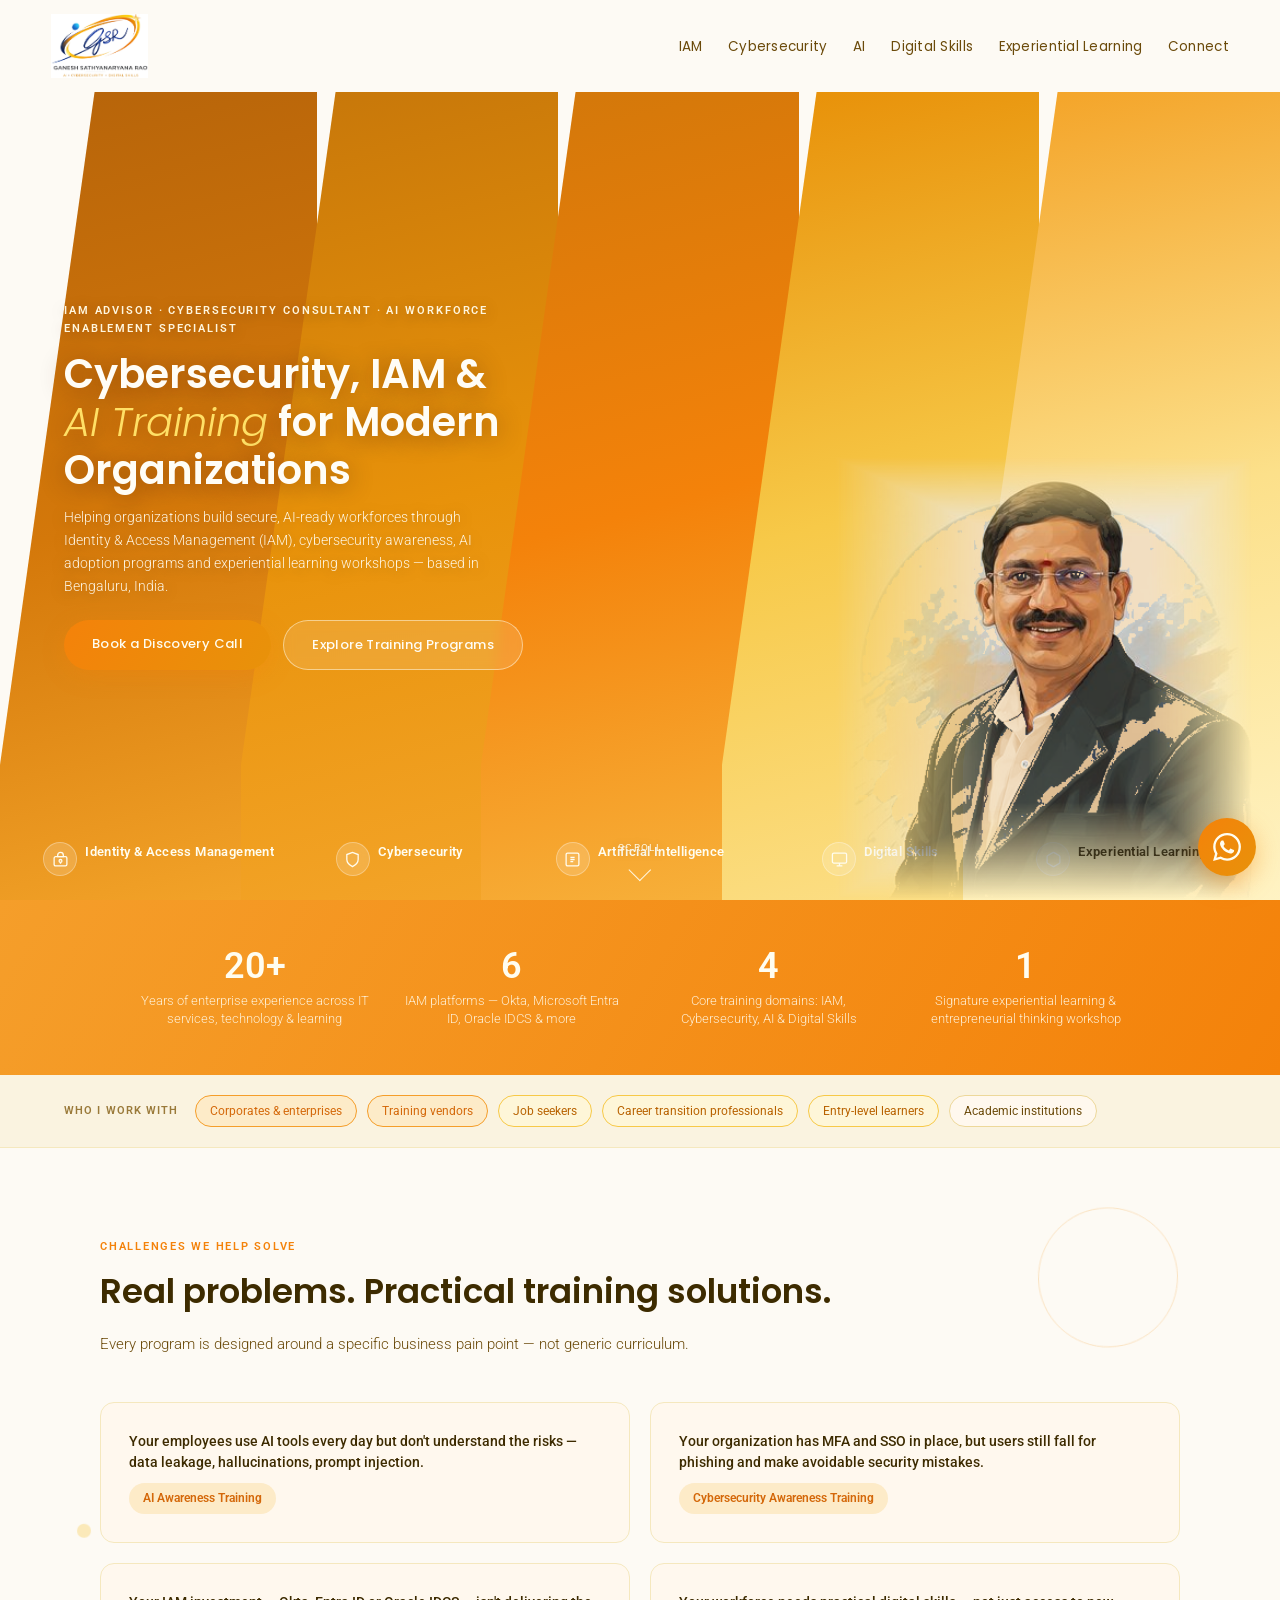
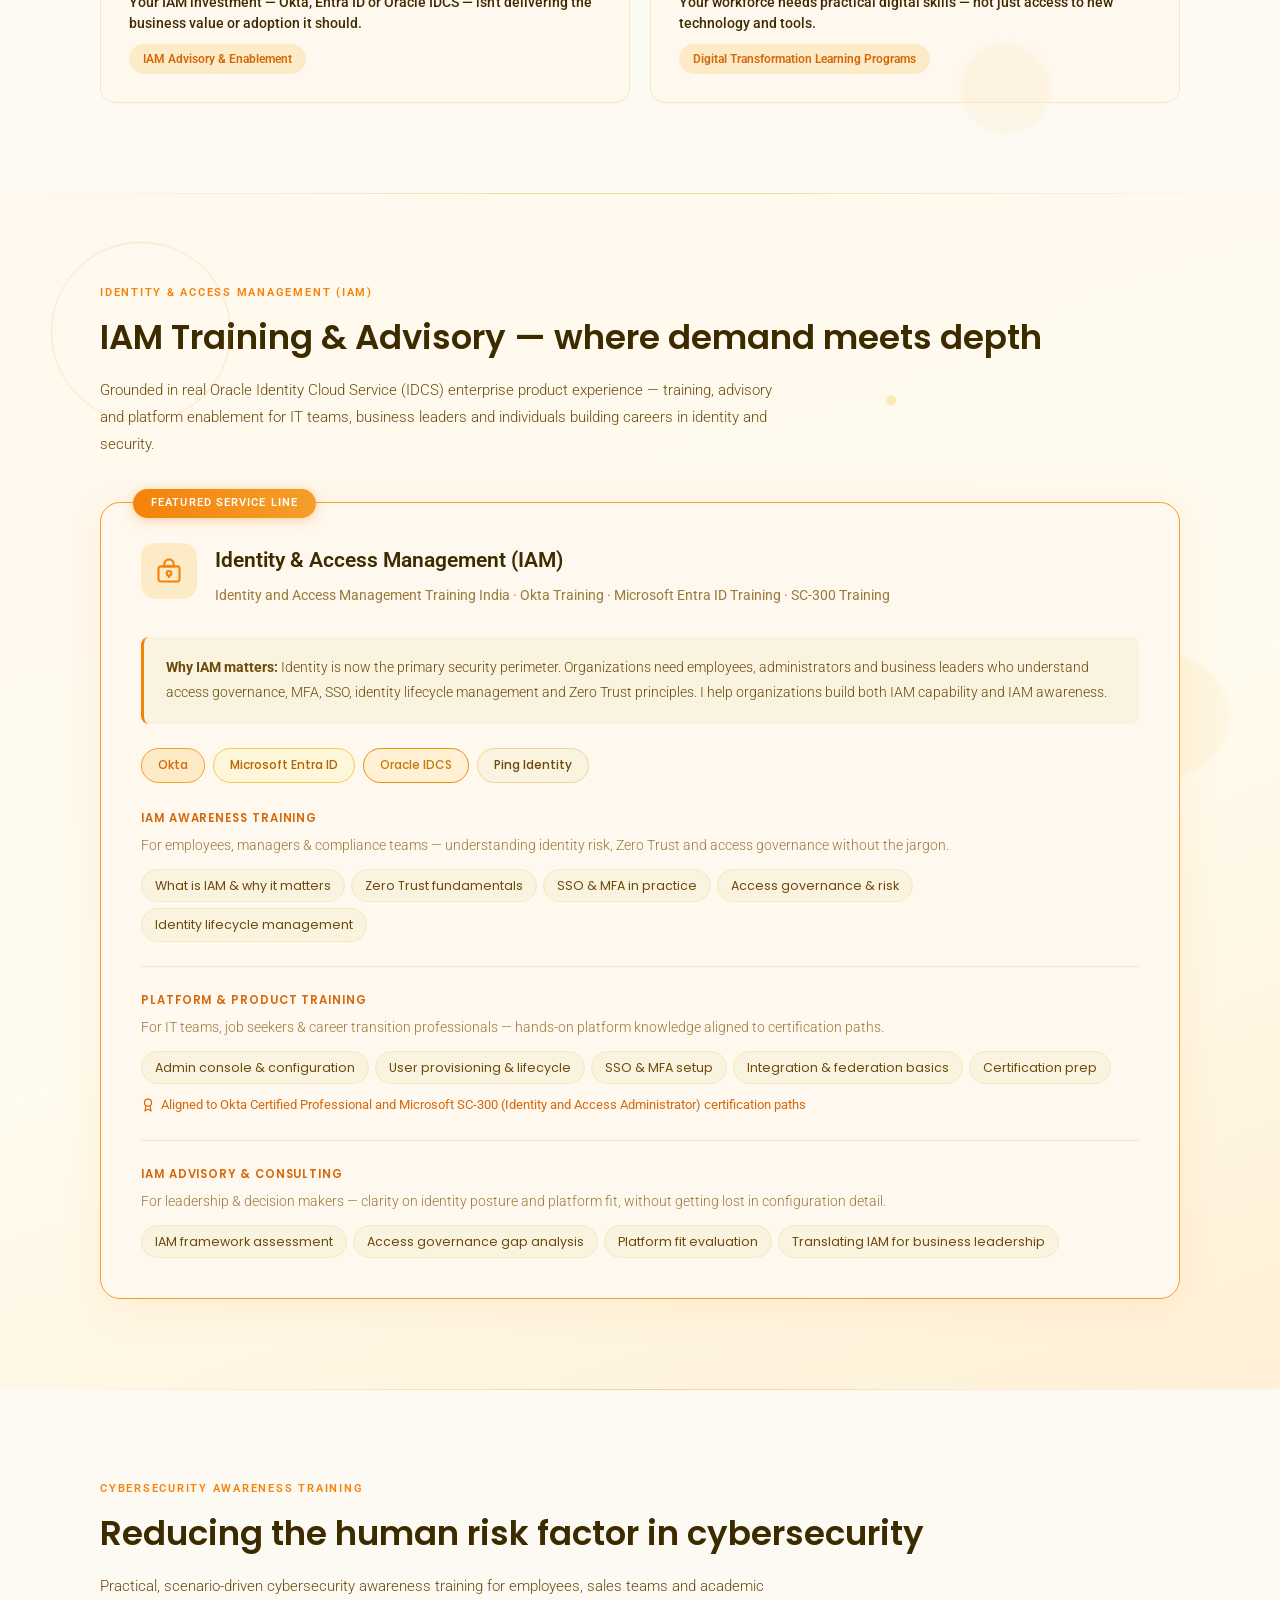
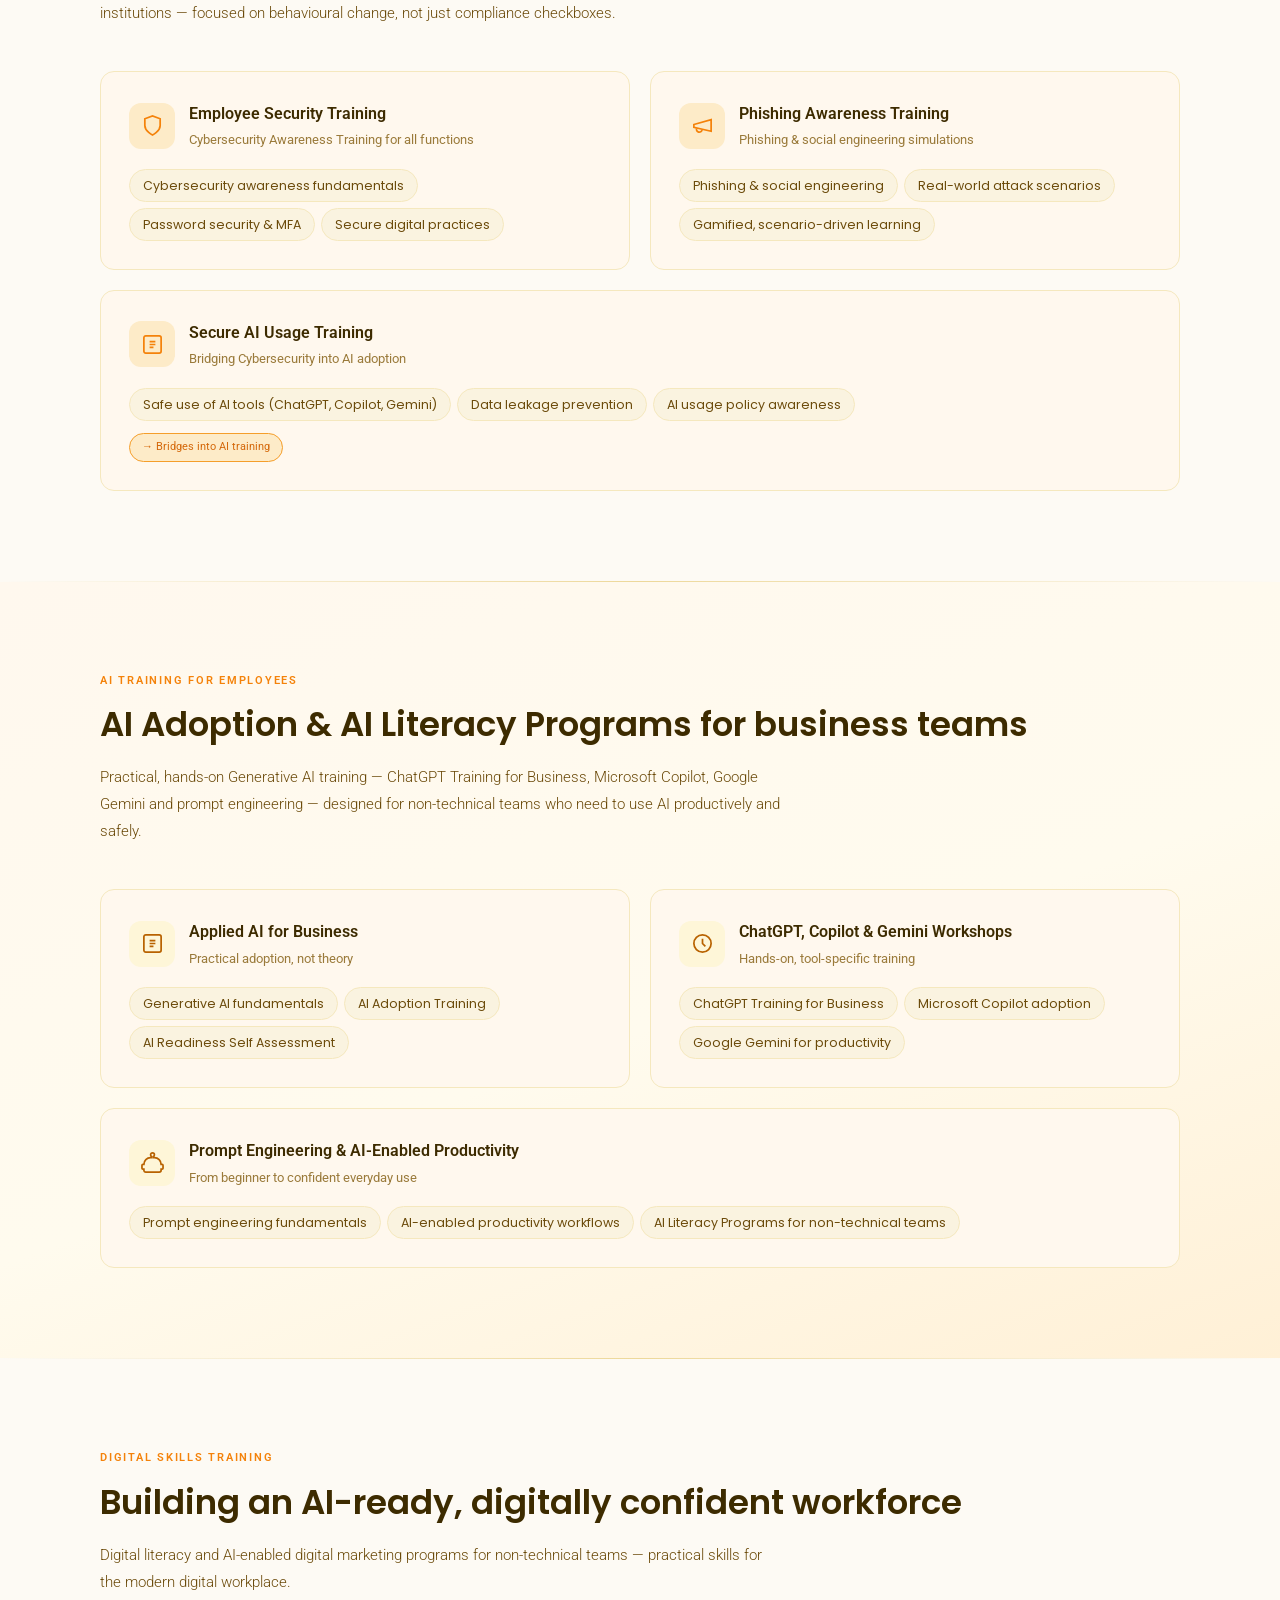
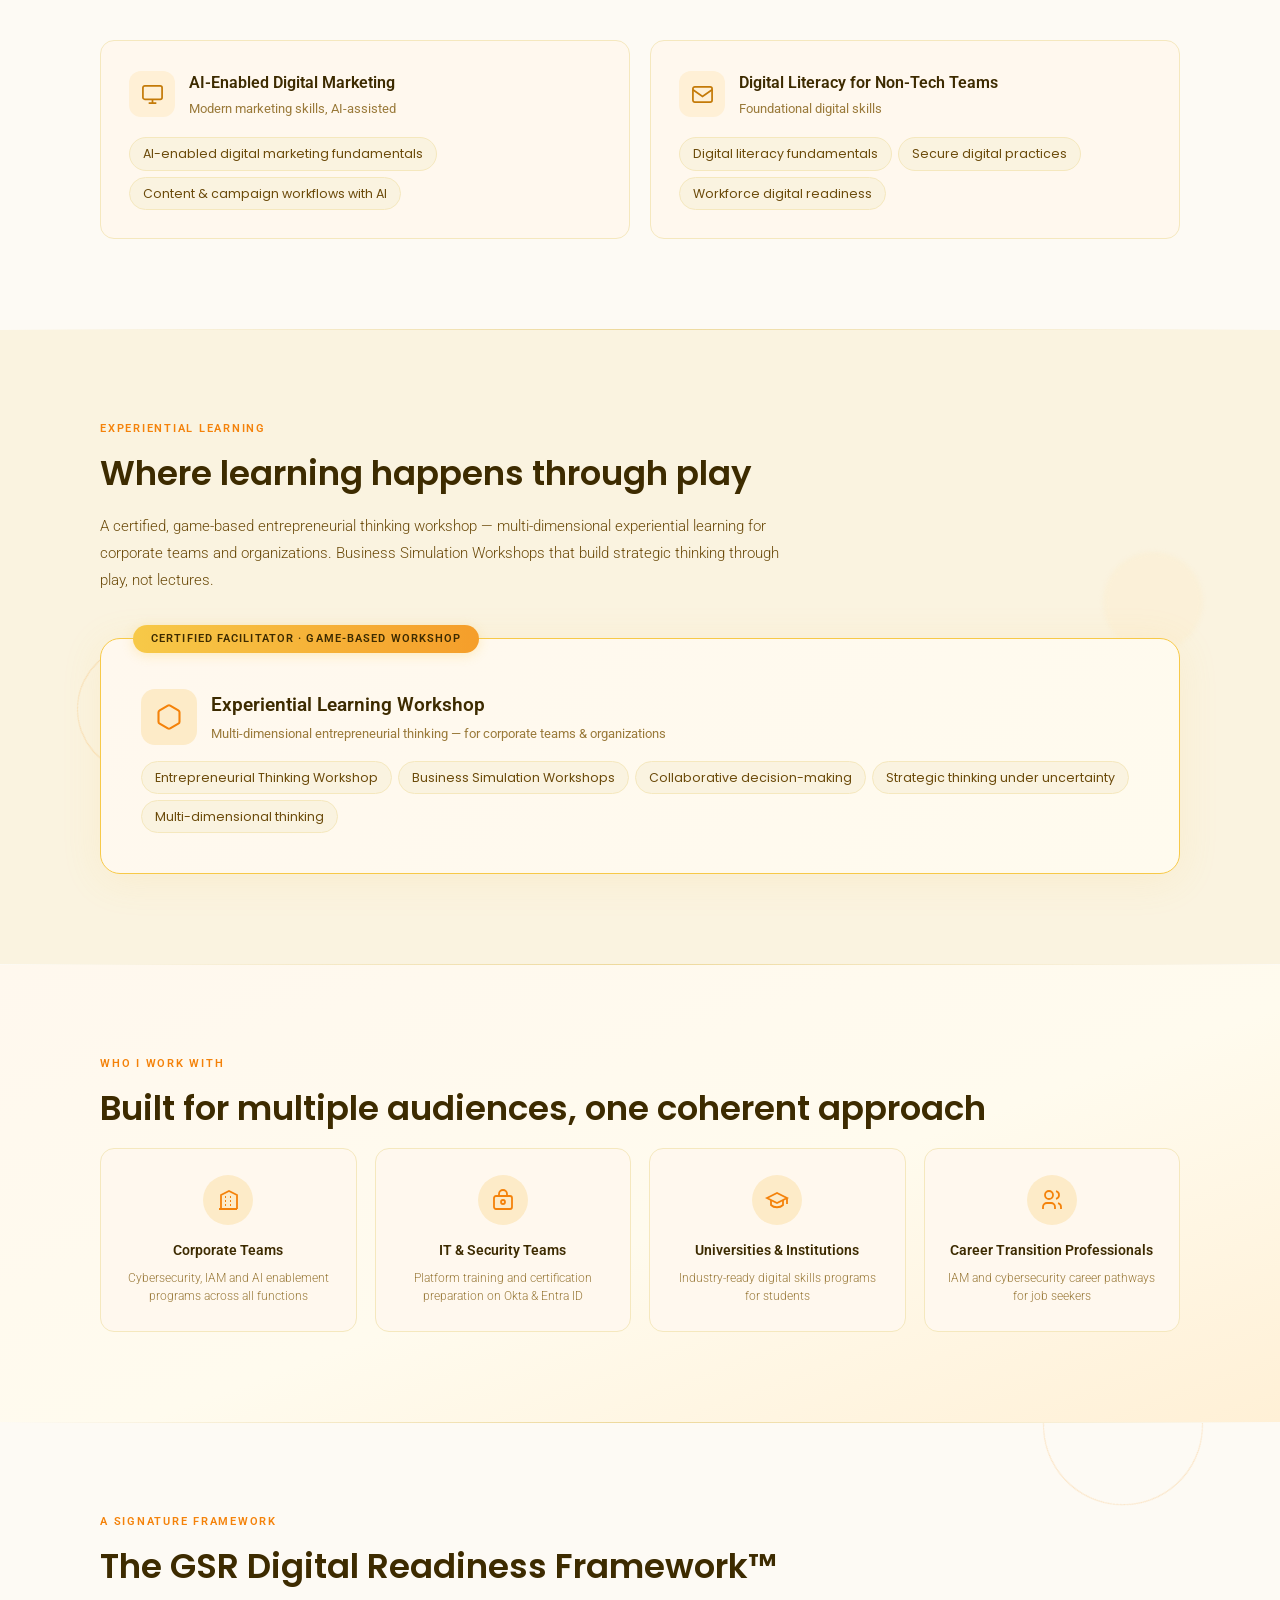
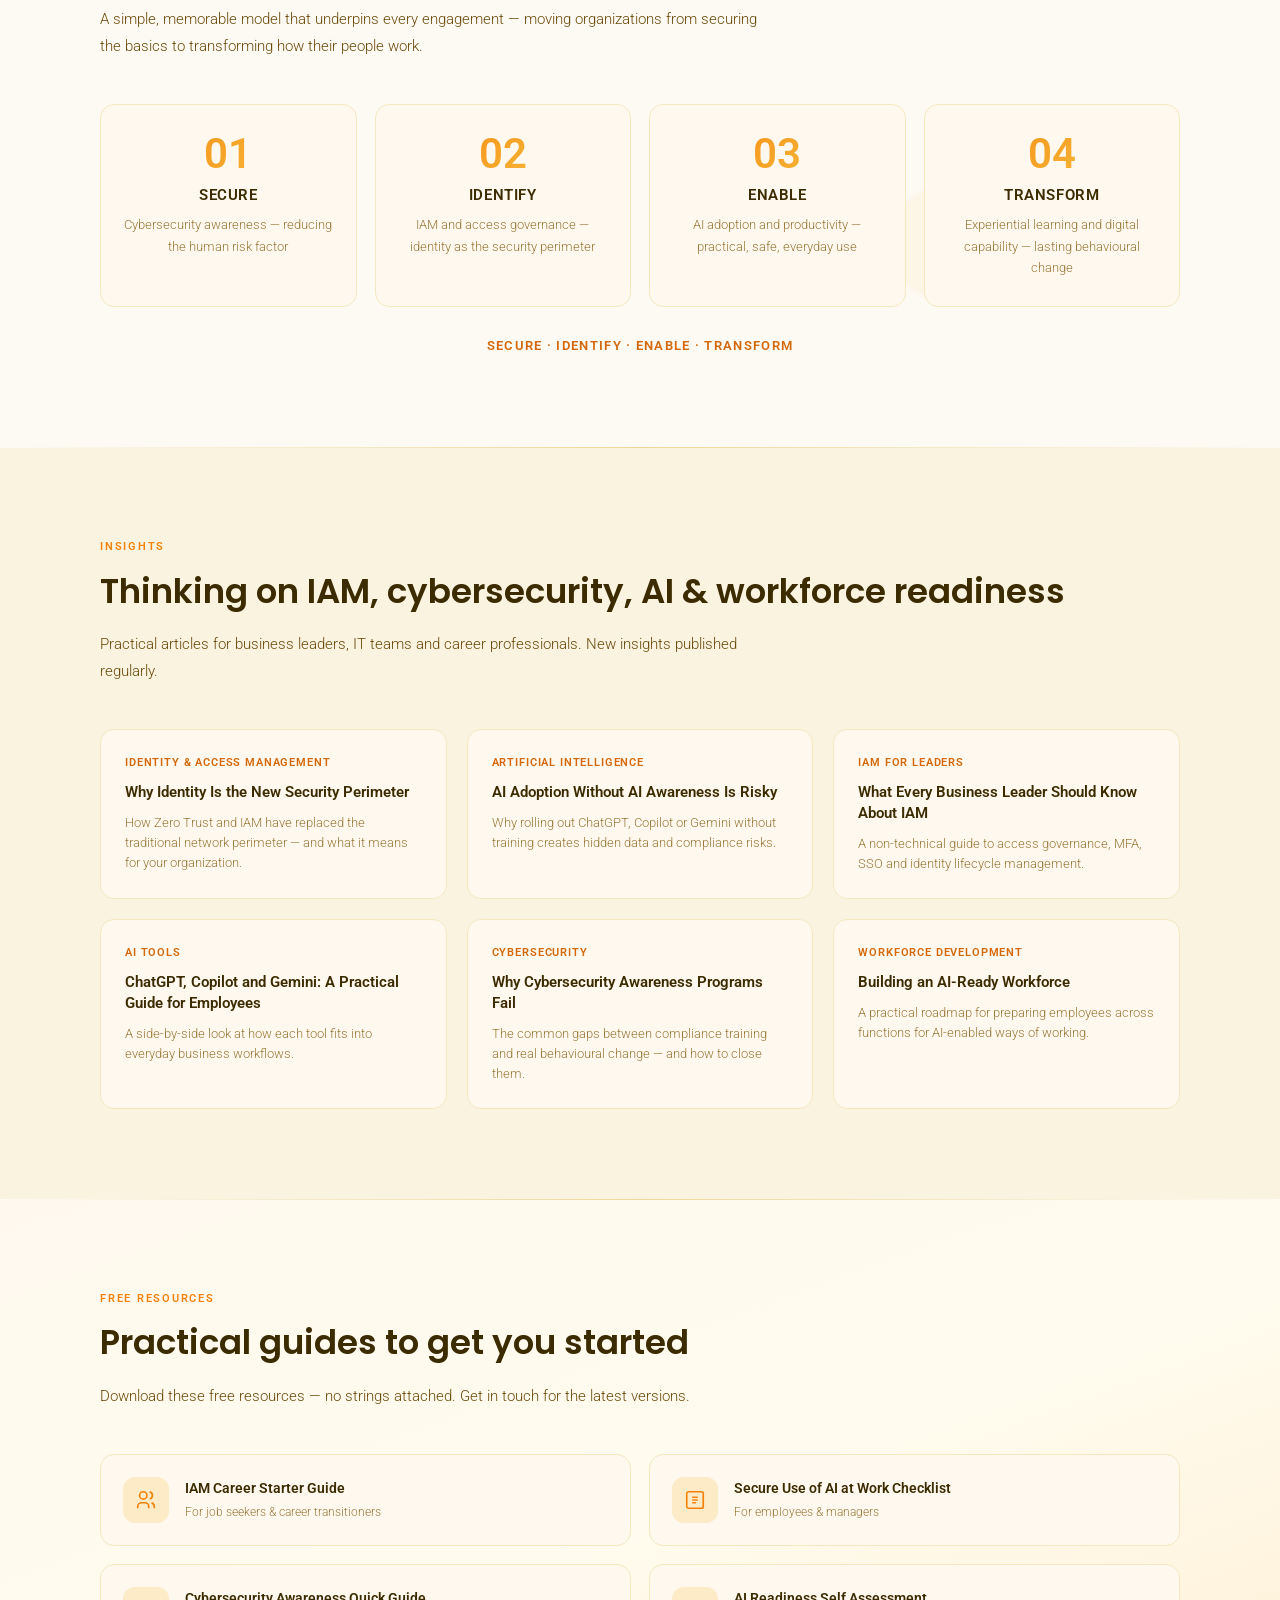
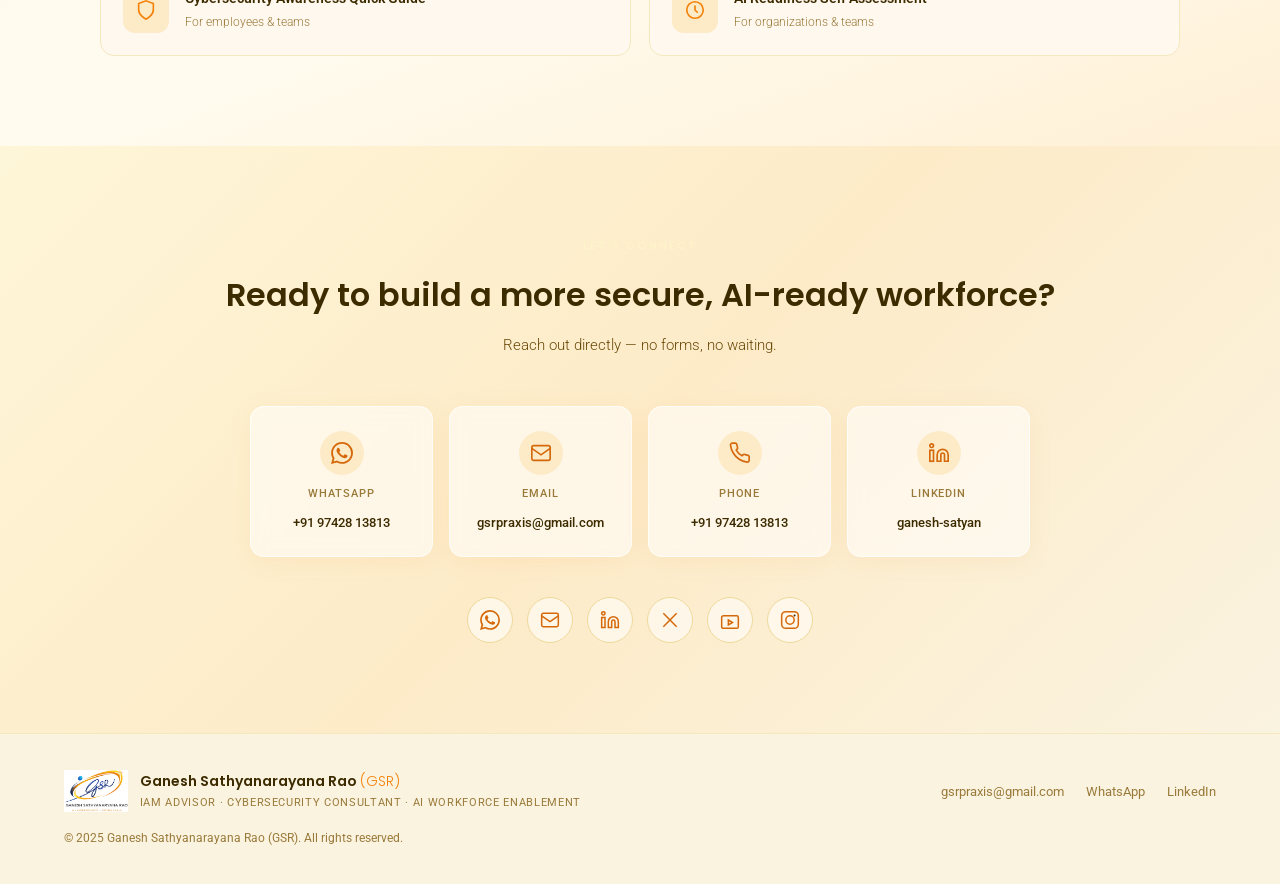
==== GSR_Website_Standalone.html @ fb33b0e6 "Add files via upload" ====
<!DOCTYPE html>
<html lang="en">
<head>
<meta charset="UTF-8">
<meta name="viewport" content="width=device-width, initial-scale=1.0, viewport-fit=cover">

<!-- ============================================================
     PRIMARY SEO META TAGS
     ============================================================ -->
<title>IAM, Cybersecurity &amp; AI Training for Modern Organizations | Ganesh Sathyanarayana Rao (GSR)</title>
<meta name="description" content="IAM Advisor, Cybersecurity Consultant and AI Workforce Enablement Specialist. Identity &amp; Access Management training (Okta, Microsoft Entra ID, Oracle IDCS), cybersecurity awareness, AI adoption programs and experiential learning workshops for organizations and career professionals across India.">
<meta name="keywords" content="IAM Training India, Identity and Access Management Training, Cybersecurity Awareness Training, AI Training for Employees, AI Literacy Programs, Generative AI Training, Digital Skills Training, Cybersecurity Trainer India, IAM Consultant India, Okta Training, Microsoft Entra ID Training, SC-300 Training, Zero Trust Awareness, MFA Training, AI Adoption Training, ChatGPT Training for Business, Secure AI Usage Training, Experiential Learning Workshops, Business Simulation Workshops, Entrepreneurial Thinking Workshop">
<meta name="author" content="Ganesh Sathyanarayana Rao (GSR)">
<meta name="robots" content="index, follow, max-snippet:-1, max-image-preview:large">
<link rel="canonical" href="https://www.gsrpraxis.com/">

<!-- Open Graph / Social -->
<meta property="og:type" content="website">
<meta property="og:title" content="IAM, Cybersecurity &amp; AI Training for Modern Organizations | GSR">
<meta property="og:description" content="Helping organizations build secure, AI-ready workforces through Identity &amp; Access Management, cybersecurity awareness, AI adoption programs and experiential learning workshops.">
<meta property="og:url" content="https://www.gsrpraxis.com/">
<meta property="og:image" content="https://www.gsrpraxis.com/assets/gsr-social-share.png">
<meta property="og:locale" content="en_IN">
<meta property="og:site_name" content="GSR — Ganesh Sathyanarayana Rao">

<meta name="twitter:card" content="summary_large_image">
<meta name="twitter:title" content="IAM, Cybersecurity &amp; AI Training for Modern Organizations | GSR">
<meta name="twitter:description" content="IAM Advisor, Cybersecurity Consultant and AI Workforce Enablement Specialist based in Bengaluru, India.">
<meta name="twitter:image" content="https://www.gsrpraxis.com/assets/gsr-social-share.png">

<!-- Geo / Local SEO -->
<meta name="geo.region" content="IN-KA">
<meta name="geo.placename" content="Bengaluru">

<!-- Favicon -->
<link rel="icon" type="image/png" href="[data-uri]">

<!-- Fonts -->
<link rel="preconnect" href="https://fonts.googleapis.com">
<link rel="preconnect" href="https://fonts.gstatic.com" crossorigin>
<link href="https://fonts.googleapis.com/css2?family=Poppins:ital,wght@0,300;0,400;0,500;0,600;1,400&family=Roboto:wght@300;400;500&display=swap" rel="stylesheet">

<style>
/* ============================================================
   GSR — Ganesh Sathyanarayana Rao
   IAM Advisor · Cybersecurity Consultant · AI Workforce Enablement
   Stylesheet — Saffron / Yellow / Orange spectrum only
   ============================================================ */

*,*::before,*::after{box-sizing:border-box;margin:0;padding:0}

:root{
  /* === Color palette — yellow / orange / saffron spectrum only === */
  --pearl:#FDFAF4;
  --warm:#FFF8EE;
  --saff:#F4820A;
  --saff-deep:#D4680A;
  --orange:#F59E2A;
  --orange-light:#FDEBC8;
  --yellow:#F7C948;
  --yellow-light:#FEF6D8;
  --yellow-pale:#FFFBEE;
  --gold:#E8920A;
  --gold-deep:#C47A08;
  --amber:#B86200;
  --amber-light:#FFF0D6;
  --cream:#FAF3E0;
  --cream-dark:#F3E6C4;
  --brown:#7A3A00;
  --brown-deep:#5C2C00;

  /* text colors — warm browns instead of black/blue */
  --text:#3D2B00;
  --text-mid:#6B4A0A;
  --text-muted:#9A7A3A;

  --border:#EDD89A;
  --border-light:#F5E8BE;

  --radius-sm:8px;
  --radius-md:14px;
  --radius-lg:20px;
}

html{scroll-behavior:smooth}
body{
  font-family:'Roboto',sans-serif;
  font-size:16px;
  color:var(--text);
  background:var(--pearl);
  line-height:1.7;
  overflow-x:hidden;
}

h1,h2,h3,h4,.brand,.nav-links a,.btn,.pc,.tp,.sl,.sl2,.sl3{font-family:'Poppins',sans-serif}

img{max-width:100%;display:block}
a{color:inherit}

/* ============================================================
   STICKY NAV — plain links, no background, hover underline
   ============================================================ */
nav{
  position:sticky;top:0;z-index:200;
  padding:14px 4%;
  display:flex;align-items:center;justify-content:space-between;
  gap:24px;
  background:transparent;
  transition:padding 0.3s ease;
}
nav.scrolled{
  padding:8px 4%;
  background:rgba(253,250,244,0.85);
  backdrop-filter:blur(14px);
  box-shadow:0 1px 0 var(--border-light);
}
.brand{display:flex;align-items:center;gap:10px;font-size:16px;font-weight:600;color:var(--text);text-decoration:none;flex-shrink:0}
.brand span{font-weight:300;font-style:italic;color:var(--saff-deep)}
.brand img{height:64px;width:auto;transition:height 0.3s ease}
nav.scrolled .brand img{height:48px}

.nav-links{
  display:flex;gap:clamp(14px,2vw,30px);align-items:center;list-style:none;
  flex-wrap:nowrap;
  white-space:nowrap;
  overflow-x:auto;
  scrollbar-width:none;
}
.nav-links::-webkit-scrollbar{display:none}
.nav-links a{
  font-size:clamp(11px,1.1vw,13.5px);font-weight:400;color:var(--text-mid);
  text-decoration:none;letter-spacing:0.02em;
  padding:6px 0;border-bottom:1px solid transparent;
  transition:color 0.2s,border-color 0.2s;
  background:none;border-radius:0;
  white-space:nowrap;
}
.nav-links a:hover{color:var(--saff-deep);border-bottom-color:var(--saff)}

.nav-toggle{display:none;background:none;border:none;cursor:pointer;padding:6px;flex-direction:column;gap:5px;flex-shrink:0}
.nav-toggle span{display:block;width:24px;height:2px;background:var(--text-mid);border-radius:2px}

/* ============================================================
   HERO — 5 diagonal panels (45deg inclination)
   ============================================================ */
.hero-diagonal{
  position:relative;
  height:calc(100vh - 92px);
  display:flex;
  overflow:hidden;
  background:var(--pearl);
}

.diag-panels{
  position:absolute;inset:0;
  display:flex;
  z-index:1;
}

.diag-panel{
  position:relative;
  flex:1;
  cursor:pointer;
  text-decoration:none;
  display:flex;
  align-items:flex-end;
  justify-content:center;
  overflow:hidden;
  transition:flex-grow 0.5s cubic-bezier(.22,1,.36,1), filter 0.4s ease;
  margin-right:-6vw; /* overlap creates diagonal via skew */
  transform-origin:bottom right;
}
.diag-panel:last-child{margin-right:0}

.diag-panel::before{
  content:'';
  position:absolute;inset:0;
  transform:skewX(-8deg);
  transform-origin:bottom;
  width:112%;
  left:-6%;
}

.dp1::before{background:linear-gradient(165deg,#B8650A 0%,#D4780A 50%,#F4A52A 100%)}
.dp2::before{background:linear-gradient(165deg,#C8780A 0%,#E8920A 50%,#F4A52A 100%)}
.dp3::before{background:linear-gradient(165deg,#D4780A 0%,#F4820A 50%,#F7B33D 100%)}
.dp4::before{background:linear-gradient(165deg,#E8920A 0%,#F7C948 50%,#FCE08A 100%)}
.dp5::before{background:linear-gradient(165deg,#F4A52A 0%,#FCE08A 50%,#FFF3C4 100%)}

.diag-panel:hover{flex-grow:2.6}
.diag-panel:hover ~ .diag-panel,
.diag-panels:has(.diag-panel:hover) .diag-panel:not(:hover){flex-grow:0.55}

/* JS fallback classes for browsers without :has() support */
.diag-panels.js-active .diag-panel{flex-grow:0.55}
.diag-panels.js-active .diag-panel.js-hover{flex-grow:2.6}

.dp-content{
  position:relative;z-index:2;
  padding:0 14px 24px;
  display:flex;
  align-items:center;
  justify-content:center;
  gap:8px;
  color:#FFFDF0;
  width:100%;
  white-space:nowrap;
}
.dp-icon{
  width:34px;height:34px;flex-shrink:0;
  border-radius:50%;
  background:rgba(255,255,255,0.16);
  border:1px solid rgba(255,255,255,0.3);
  display:flex;align-items:center;justify-content:center;
  backdrop-filter:blur(6px);
  transition:transform 0.4s ease;
}
.diag-panel:hover .dp-icon{transform:scale(1.12) rotate(8deg)}
.dp-icon svg{width:17px;height:17px;stroke:#FFFDF0}

.dp-text{
  display:flex;
  flex-direction:column;
  align-items:flex-start;
  text-align:left;
  overflow:hidden;
}
.dp-title{
  font-size:13px;font-weight:600;letter-spacing:0.03em;
  white-space:nowrap;
  line-height:1.3;
}
.dp-sub{
  font-size:10.5px;font-weight:300;color:rgba(255,253,240,0.7);
  white-space:nowrap;
  line-height:1.3;
  max-width:0;
  overflow:hidden;
  opacity:0;
  transition:max-width 0.4s ease,opacity 0.3s ease;
}
.diag-panel:hover .dp-sub{max-width:200px;opacity:1}

@media(max-height:760px){
  .hero-text{top:8%;bottom:80px}
  .hero-eyebrow{margin-bottom:8px}
  .hero-text h1{font-size:clamp(20px,3vw,34px);margin-bottom:8px}
  .hero-sub{margin-bottom:14px;font-size:13px}
  .hero-portrait{width:min(28vw,320px)}
}

/* Hero text + portrait — integrated into the diagonal flow, no card */
.hero-overlay{
  position:absolute;inset:0;z-index:5;
  pointer-events:none;
}
.hero-text{
  position:absolute;
  top:10%;left:5%;
  bottom:100px;
  max-width:460px;
  pointer-events:auto;
  z-index:7;
  display:flex;
  flex-direction:column;
  justify-content:center;
}
.hero-eyebrow{
  font-size:10.5px;font-weight:600;letter-spacing:0.18em;text-transform:uppercase;
  color:#FFF6DE;margin-bottom:12px;
  text-shadow:0 2px 14px rgba(90,40,0,0.4);
}
.hero-text h1{
  font-size:clamp(24px,3.4vw,40px);font-weight:600;color:#FFFDF6;
  line-height:1.2;margin-bottom:12px;
  text-shadow:0 3px 24px rgba(80,35,0,0.45);
}
.hero-text h1 em{font-style:italic;font-weight:300;color:#FFE066}
.hero-sub{
  font-size:14px;font-weight:300;color:rgba(255,251,238,0.94);
  max-width:420px;margin-bottom:22px;line-height:1.65;
  text-shadow:0 2px 16px rgba(80,35,0,0.4);
}
.hero-btns{display:flex;gap:12px;flex-wrap:wrap}
.btn{
  display:inline-block;
  padding:13px 28px;border-radius:30px;
  font-size:13px;font-weight:500;letter-spacing:0.03em;
  text-decoration:none;transition:all 0.25s ease;
}
.btn-primary{background:linear-gradient(120deg,var(--saff),var(--gold));color:#FFFDF0;box-shadow:0 6px 22px rgba(244,130,10,0.3)}
.btn-primary:hover{transform:translateY(-2px);box-shadow:0 10px 28px rgba(244,130,10,0.38)}
.btn-secondary{background:rgba(255,255,255,0.12);backdrop-filter:blur(6px);color:#FFFDF6;border:1.5px solid rgba(255,253,240,0.5)}
.btn-secondary:hover{background:rgba(255,255,255,0.22)}

.hero-portrait{
  position:absolute;
  bottom:0;right:2%;
  width:min(34vw,420px);
  pointer-events:none;
  z-index:4;
}
.hero-portrait img{
  width:100%;display:block;
}

.scroll-cue{
  position:absolute;bottom:22px;left:50%;transform:translateX(-50%);
  display:flex;flex-direction:column;align-items:center;gap:6px;
  color:#FFF6DE;font-size:10px;letter-spacing:0.14em;text-transform:uppercase;
  animation:float 2.6s ease-in-out infinite;
  z-index:6;pointer-events:none;
  text-shadow:0 2px 10px rgba(80,35,0,0.35);
}
@keyframes float{0%,100%{transform:translateX(-50%) translateY(0)}50%{transform:translateX(-50%) translateY(7px)}}
.chev{width:16px;height:16px;border-right:1.5px solid #FFF6DE;border-bottom:1.5px solid #FFF6DE;transform:rotate(45deg)}

/* ============================================================
   AUDIENCE / TRUST STRIP
   ============================================================ */
.stats{background:linear-gradient(120deg,var(--orange),var(--saff));padding:48px 5%}
.stats-grid{max-width:1000px;margin:0 auto;display:grid;grid-template-columns:repeat(4,1fr);gap:28px}
.stat{text-align:center}
.stat-n{font-size:36px;font-weight:600;color:#FFFDF0;line-height:1}
.stat-l{font-size:12.5px;font-weight:300;color:rgba(255,253,240,0.85);margin-top:8px;line-height:1.4}

.aud-strip{
  background:var(--cream);padding:20px 5%;
  display:flex;align-items:center;gap:10px;flex-wrap:wrap;
  border-bottom:1px solid var(--border-light);
}
.aud-label{font-size:11px;font-weight:600;text-transform:uppercase;letter-spacing:0.1em;color:var(--text-muted);margin-right:6px}
.aud-pill{font-size:12px;padding:5px 14px;border-radius:20px;border:1px solid var(--border);color:var(--text-mid);background:var(--warm)}
.aud-pill.corp{background:var(--orange-light);color:var(--saff-deep);border-color:var(--orange)}
.aud-pill.ind{background:var(--yellow-light);color:var(--amber);border-color:var(--yellow)}

/* ============================================================
   GENERIC SECTION
   ============================================================ */
.sec{padding:90px 5%}
.inner{max-width:1080px;margin:0 auto}
.sec-eyebrow{font-size:11px;font-weight:600;letter-spacing:0.16em;text-transform:uppercase;color:var(--saff);margin-bottom:12px}
.sec-title{font-size:clamp(24px,3vw,34px);font-weight:600;color:var(--text);margin-bottom:18px;line-height:1.3}
.sec-desc{font-size:15px;color:var(--text-mid);max-width:680px;margin-bottom:44px;font-weight:300;line-height:1.8}

.bg-vivid{background:linear-gradient(160deg,var(--warm) 0%,var(--yellow-pale) 55%,var(--amber-light) 100%)}
.bg-pearl{background:var(--pearl)}
.bg-cream{background:var(--cream)}

/* ============================================================
   PROBLEM / SOLUTION CARDS
   ============================================================ */
.problem-grid{display:grid;grid-template-columns:repeat(2,1fr);gap:20px}
.problem-card{
  background:var(--warm);border:1px solid var(--border-light);border-radius:var(--radius-md);
  padding:28px;transition:all 0.28s ease;
}
.problem-card:hover{transform:translateY(-3px);box-shadow:0 10px 32px rgba(232,146,10,0.12);border-color:var(--orange)}
.problem-q{font-size:14px;font-weight:500;color:var(--text);margin-bottom:10px;line-height:1.5}
.problem-a{display:inline-flex;align-items:center;gap:6px;font-size:12px;font-weight:600;color:var(--saff-deep);background:var(--orange-light);padding:5px 14px;border-radius:20px}

/* ============================================================
   IAM FEATURE CARD
   ============================================================ */
.iam-card{
  border:1.5px solid var(--orange);border-radius:var(--radius-lg);
  padding:40px;background:var(--warm);position:relative;
  box-shadow:0 6px 40px rgba(232,146,10,0.1);
}
.feat-badge{
  position:absolute;top:-14px;left:32px;
  background:linear-gradient(90deg,var(--saff),var(--orange));color:#fff;
  font-size:11px;font-weight:600;letter-spacing:0.1em;text-transform:uppercase;
  padding:5px 18px;border-radius:20px;box-shadow:0 2px 12px rgba(244,130,10,0.35);
}
.iam-hdr{display:flex;align-items:flex-start;gap:18px;margin-bottom:30px}
.iam-icon{width:56px;height:56px;border-radius:14px;background:var(--orange-light);color:var(--saff);display:flex;align-items:center;justify-content:center;flex-shrink:0}
.iam-icon svg{width:28px;height:28px}
.iam-title{font-size:21px;font-weight:600;color:var(--text);margin-bottom:5px}
.iam-sub{font-size:13.5px;color:var(--text-muted)}
.iam-why{font-size:14px;color:var(--text-mid);font-weight:300;line-height:1.85;margin-bottom:24px;padding:18px 22px;background:var(--cream);border-radius:var(--radius-sm);border-left:3px solid var(--saff)}
.platform-row{display:flex;gap:8px;flex-wrap:wrap;margin-bottom:26px}
.pc{font-size:12px;font-weight:500;padding:6px 16px;border-radius:20px}
.pc1{background:var(--orange-light);color:var(--saff-deep);border:1px solid var(--orange)}
.pc2{background:var(--yellow-light);color:var(--amber);border:1px solid var(--yellow)}
.pc3{background:var(--amber-light);color:var(--gold-deep);border:1px solid var(--gold)}
.pc4{background:var(--cream);color:var(--text-mid);border:1px solid var(--border)}
.sub-block{margin-bottom:24px;padding-bottom:24px;border-bottom:1px solid var(--border-light)}
.sub-block:last-child{margin:0;padding:0;border:none}
.sl2{font-size:11.5px;font-weight:600;color:var(--saff-deep);text-transform:uppercase;letter-spacing:0.08em;margin-bottom:6px}
.sub-desc{font-size:13.5px;color:var(--text-muted);margin-bottom:12px;font-weight:300}
.topics{display:flex;flex-wrap:wrap;gap:6px}
.tp{font-size:12.5px;padding:5px 13px;border-radius:20px;border:1px solid var(--border-light);color:var(--text-mid);background:var(--cream)}
.cert-note{display:flex;align-items:center;gap:6px;font-size:12.5px;color:var(--saff-deep);margin-top:10px}
.cert-note svg{width:14px;height:14px;flex-shrink:0}

/* ============================================================
   PILLAR GRID (training)
   ============================================================ */
.pillar-grid{display:grid;grid-template-columns:1fr 1fr;gap:20px}
.pillar{border:1px solid var(--border-light);border-radius:var(--radius-md);padding:28px;background:var(--warm);transition:all 0.28s ease}
.pillar:hover{box-shadow:0 10px 36px rgba(232,146,10,0.12);transform:translateY(-3px);border-color:var(--orange)}
.pillar-hdr{display:flex;align-items:center;gap:14px;margin-bottom:18px}
.p-icon{width:46px;height:46px;border-radius:12px;display:flex;align-items:center;justify-content:center;flex-shrink:0}
.p-icon svg{width:23px;height:23px}
.p-icon.cy{background:var(--orange-light);color:var(--saff)}
.p-icon.ai{background:var(--yellow-light);color:var(--amber)}
.p-icon.dg{background:var(--amber-light);color:var(--gold-deep)}
.p-title{font-size:16px;font-weight:600;color:var(--text);margin-bottom:2px}
.p-sub{font-size:12.5px;color:var(--text-muted)}
.bridge{display:inline-flex;align-items:center;gap:5px;font-size:11px;padding:4px 12px;border-radius:20px;background:var(--orange-light);color:var(--saff-deep);border:1px solid var(--orange);margin-top:12px}

/* ============================================================
   WHO I WORK WITH
   ============================================================ */
.audience-grid{display:grid;grid-template-columns:repeat(4,1fr);gap:18px}
.audience-card{
  background:var(--warm);border:1px solid var(--border-light);border-radius:var(--radius-md);
  padding:26px 20px;text-align:center;transition:all 0.25s ease;
}
.audience-card:hover{transform:translateY(-4px);border-color:var(--orange);box-shadow:0 10px 30px rgba(232,146,10,0.1)}
.audience-icon{width:50px;height:50px;border-radius:50%;background:var(--orange-light);color:var(--saff);display:flex;align-items:center;justify-content:center;margin:0 auto 14px}
.audience-icon svg{width:24px;height:24px}
.audience-title{font-size:14px;font-weight:600;color:var(--text);margin-bottom:6px}
.audience-desc{font-size:12px;color:var(--text-muted);font-weight:300;line-height:1.5}

/* ============================================================
   EXPERIENTIAL LEARNING
   ============================================================ */
.exp-card{
  border:1.5px solid var(--yellow);border-radius:var(--radius-lg);padding:40px;
  background:linear-gradient(135deg,var(--warm),var(--yellow-pale));position:relative;
  box-shadow:0 6px 40px rgba(247,201,72,0.12);
}
.exp-badge{
  position:absolute;top:-14px;left:32px;
  background:linear-gradient(90deg,var(--yellow),var(--orange));color:var(--text);
  font-size:11px;font-weight:600;letter-spacing:0.1em;text-transform:uppercase;
  padding:5px 18px;border-radius:20px;box-shadow:0 2px 12px rgba(247,201,72,0.3);
}

/* ============================================================
   FRAMEWORK (SECURE / IDENTIFY / ENABLE / TRANSFORM)
   ============================================================ */
.framework-grid{display:grid;grid-template-columns:repeat(4,1fr);gap:18px}
.fw-card{
  background:var(--warm);border:1px solid var(--border-light);border-radius:var(--radius-md);
  padding:28px 22px;text-align:center;position:relative;overflow:hidden;
}
.fw-num{
  font-size:42px;font-weight:600;
  background:linear-gradient(135deg,var(--saff),var(--yellow));
  -webkit-background-clip:text;background-clip:text;color:transparent;
  margin-bottom:8px;line-height:1;
}
.fw-title{font-size:15px;font-weight:600;color:var(--text);margin-bottom:6px;letter-spacing:0.04em;text-transform:uppercase}
.fw-desc{font-size:12.5px;color:var(--text-muted);font-weight:300}
.framework-name{
  text-align:center;font-size:13px;font-weight:600;letter-spacing:0.1em;text-transform:uppercase;
  color:var(--saff-deep);margin-top:28px;
}

/* ============================================================
   INSIGHTS / THOUGHT LEADERSHIP
   ============================================================ */
.insights-grid{display:grid;grid-template-columns:repeat(3,1fr);gap:20px}
.insight-card{
  background:var(--warm);border:1px solid var(--border-light);border-radius:var(--radius-md);
  padding:24px;transition:all 0.25s ease;
}
.insight-card:hover{transform:translateY(-3px);border-color:var(--orange);box-shadow:0 8px 28px rgba(232,146,10,0.1)}
.insight-tag{font-size:10.5px;font-weight:600;text-transform:uppercase;letter-spacing:0.08em;color:var(--saff-deep);margin-bottom:10px}
.insight-title{font-size:15px;font-weight:600;color:var(--text);line-height:1.4;margin-bottom:10px}
.insight-desc{font-size:12.5px;color:var(--text-muted);font-weight:300;line-height:1.6}

/* ============================================================
   LEAD MAGNETS
   ============================================================ */
.lead-grid{display:grid;grid-template-columns:repeat(2,1fr);gap:18px}
.lead-card{
  display:flex;align-items:center;gap:16px;
  background:var(--warm);border:1px solid var(--border-light);border-radius:var(--radius-md);
  padding:22px;transition:all 0.25s ease;text-decoration:none;color:inherit;
}
.lead-card:hover{border-color:var(--orange);box-shadow:0 8px 28px rgba(232,146,10,0.1);transform:translateY(-2px)}
.lead-icon{width:46px;height:46px;border-radius:12px;background:var(--orange-light);color:var(--saff);display:flex;align-items:center;justify-content:center;flex-shrink:0}
.lead-icon svg{width:22px;height:22px}
.lead-title{font-size:13.5px;font-weight:600;color:var(--text);margin-bottom:3px}
.lead-sub{font-size:11.5px;color:var(--text-muted);font-weight:300}

/* ============================================================
   CONNECT / CONTACT
   ============================================================ */
.connect-sec{background:linear-gradient(135deg,var(--yellow-light),var(--orange-light),var(--cream));padding:90px 5%;text-align:center;position:relative;overflow:hidden}
.connect-title{font-size:clamp(24px,3vw,32px);font-weight:600;color:var(--text);margin-bottom:10px}
.connect-sub{font-size:15px;font-weight:300;color:var(--text-mid);margin-bottom:48px}
.connect-grid{max-width:780px;margin:0 auto;display:grid;grid-template-columns:repeat(auto-fit,minmax(170px,1fr));gap:16px;position:relative;z-index:2}
.connect-card{
  background:rgba(255,255,255,0.55);backdrop-filter:blur(8px);
  border:1px solid rgba(255,255,255,0.7);border-radius:var(--radius-md);
  padding:24px 18px;text-align:center;text-decoration:none;
  display:flex;flex-direction:column;align-items:center;gap:10px;
  transition:all 0.25s ease;color:var(--text);
  box-shadow:0 4px 24px rgba(232,146,10,0.08);
}
.connect-card:hover{background:rgba(255,255,255,0.85);transform:translateY(-3px);box-shadow:0 10px 32px rgba(232,146,10,0.16)}
.connect-icon{width:44px;height:44px;border-radius:50%;background:var(--orange-light);color:var(--saff-deep);display:flex;align-items:center;justify-content:center}
.connect-icon svg{width:22px;height:22px}
.connect-label{font-size:11px;font-weight:500;color:var(--text-muted);text-transform:uppercase;letter-spacing:0.08em}
.connect-val{font-size:13px;color:var(--text);word-break:break-all;line-height:1.4;font-weight:500}

.social-row{display:flex;justify-content:center;gap:14px;margin-top:40px;flex-wrap:wrap;position:relative;z-index:2}
.soc{width:46px;height:46px;border-radius:50%;border:1px solid var(--border);background:rgba(255,255,255,0.55);display:flex;align-items:center;justify-content:center;text-decoration:none;transition:all 0.22s}
.soc:hover{background:rgba(255,255,255,0.9);transform:translateY(-2px);border-color:var(--orange)}
.soc svg{width:20px;height:20px;fill:none;stroke:var(--saff-deep);stroke-width:1.8}
.soc.wa svg{stroke:none;fill:var(--saff-deep)}

/* Floating WhatsApp button */
.wa-float{
  position:fixed;bottom:24px;right:24px;z-index:300;
  width:58px;height:58px;border-radius:50%;
  background:linear-gradient(135deg,var(--saff),var(--gold));
  display:flex;align-items:center;justify-content:center;
  box-shadow:0 8px 24px rgba(244,130,10,0.4);
  text-decoration:none;transition:transform 0.25s ease;
  animation:pulse-wa 2.6s ease-in-out infinite;
}
.wa-float:hover{transform:scale(1.08)}
.wa-float svg{width:28px;height:28px;fill:#FFFDF0}
@keyframes pulse-wa{0%,100%{box-shadow:0 8px 24px rgba(244,130,10,0.4)}50%{box-shadow:0 8px 32px rgba(244,130,10,0.65)}}

/* ============================================================
   FOOTER
   ============================================================ */
footer{background:var(--cream);padding:36px 5%;display:flex;align-items:center;justify-content:space-between;flex-wrap:wrap;gap:16px;border-top:1px solid var(--border-light)}
footer img{height:42px}
.footer-links{display:flex;gap:22px;flex-wrap:wrap}
.footer-links a{font-size:12.5px;color:var(--text-muted);text-decoration:none}
.footer-links a:hover{color:var(--saff-deep)}
.footer-copy{font-size:11.5px;color:var(--text-muted)}

/* ============================================================
   DIVIDER + REVEAL
   ============================================================ */
.div-line{height:1px;background:linear-gradient(90deg,transparent,var(--border),transparent)}
.reveal{opacity:0;transform:translateY(26px);transition:opacity 0.7s ease,transform 0.7s ease}
.reveal.vis{opacity:1;transform:none}

/* ============================================================
   SCROLL PROGRESS BAR
   ============================================================ */
.scroll-progress{
  position:fixed;top:0;left:0;height:3px;
  background:linear-gradient(90deg,var(--saff),var(--yellow),var(--gold));
  width:0%;z-index:400;
  transition:width 0.1s ease-out;
}

/* ============================================================
   AMBIENT FLOATING SHAPES (parallax decoration)
   ============================================================ */
.ambient{position:absolute;inset:0;overflow:hidden;pointer-events:none;z-index:0}
.ambient-shape{
  position:absolute;border-radius:50%;
  opacity:0.35;
  will-change:transform;
}
.sec{position:relative}
.shape-ring{border:1.5px solid var(--orange);background:transparent;opacity:0.25}
.shape-dot{background:var(--yellow)}
.shape-blob{background:var(--orange-light);filter:blur(2px)}

@media(max-width:768px){
  .ambient{display:none}
}
.d1{transition-delay:0.1s}.d2{transition-delay:0.2s}.d3{transition-delay:0.3s}.d4{transition-delay:0.4s}

/* ============================================================
   RESPONSIVE
   ============================================================ */
@media(max-width:1024px){
  .hero-text{max-width:90%;left:5%;right:5%;top:12%;bottom:90px}
  .hero-portrait{width:46vw;right:0;opacity:0.5}
  .problem-grid,.pillar-grid,.lead-grid{grid-template-columns:1fr}
  .audience-grid{grid-template-columns:repeat(2,1fr)}
  .framework-grid{grid-template-columns:repeat(2,1fr)}
  .insights-grid{grid-template-columns:1fr}
  .stats-grid{grid-template-columns:repeat(2,1fr)}
}

@media(max-width:768px){
  nav{padding:14px 5%}
  .nav-links{
    position:fixed;top:0;right:0;height:100vh;width:240px;
    background:var(--warm);flex-direction:column;justify-content:flex-start;
    padding:90px 28px;gap:22px;
    transform:translateX(100%);transition:transform 0.35s ease;
    box-shadow:-8px 0 30px rgba(120,60,0,0.08);
  }
  .nav-links.open{transform:translateX(0)}
  .nav-toggle{display:flex}

  .hero-diagonal{height:auto}
  .diag-panels{
    position:relative;flex-direction:column;height:auto;min-height:60vh;
  }
  .diag-panel{
    flex:none;min-height:90px;margin-right:0;margin-bottom:-4vh;
  }
  .diag-panel::before{
    transform:skewY(-3deg);width:100%;height:112%;top:-6%;left:0;
  }
  .diag-panel:hover{flex-grow:0}
  .diag-panels:has(.diag-panel:hover) .diag-panel:not(:hover){flex-grow:0}
  .dp-content{padding:20px 14px}
  .dp-sub{display:none}
  .hero-overlay{position:relative;padding:32px 6% 40px}
  .hero-text{position:relative;top:0;left:0;bottom:auto;max-width:100%;text-align:center;margin-bottom:28px}
  .hero-btns{justify-content:center}
  .hero-portrait{position:relative;width:60%;max-width:280px;margin:0 auto;opacity:1}
  .scroll-cue{display:none}

  .sec{padding:56px 5%}
  .stats-grid{grid-template-columns:repeat(2,1fr);gap:18px}
  .audience-grid{grid-template-columns:1fr}
  .framework-grid{grid-template-columns:1fr}
  footer{flex-direction:column;text-align:center}
}

@media(max-width:480px){
  .hero-text{padding:28px 22px}
  .hero-text h1{font-size:26px}
  .iam-card,.exp-card{padding:24px}
}

</style>

<!-- ============================================================
     STRUCTURED DATA — JSON-LD (Person + Service schema)
     ============================================================ -->
<script type="application/ld+json">
{
  "@context": "https://schema.org",
  "@type": "Person",
  "name": "Ganesh Sathyanarayana Rao",
  "alternateName": "GSR",
  "jobTitle": "IAM Advisor, Cybersecurity Consultant and AI Workforce Enablement Specialist",
  "url": "https://www.gsrpraxis.com/",
  "image": "https://www.gsrpraxis.com/[data-uri]",
  "email": "mailto:gsrpraxis@gmail.com",
  "sameAs": [
    "https://www.linkedin.com/in/ganesh-satyan"
  ],
  "address": {
    "@type": "PostalAddress",
    "addressLocality": "Bengaluru",
    "addressRegion": "Karnataka",
    "addressCountry": "IN"
  },
  "worksFor": {
    "@type": "Organization",
    "name": "LittleMoreLight Consulting Private Limited"
  },
  "knowsAbout": [
    "Identity and Access Management",
    "Cybersecurity Awareness Training",
    "Artificial Intelligence Adoption",
    "Okta",
    "Microsoft Entra ID",
    "Oracle Identity Cloud Service",
    "Zero Trust Security",
    "Digital Skills Training",
    "Experiential Learning"
  ]
}
</script>
<script type="application/ld+json">
{
  "@context": "https://schema.org",
  "@type": "Service",
  "serviceType": "IAM, Cybersecurity and AI Training",
  "provider": { "@type": "Person", "name": "Ganesh Sathyanarayana Rao" },
  "areaServed": "IN",
  "description": "Identity & Access Management training and advisory, cybersecurity awareness training, AI adoption programs and experiential learning workshops for organizations, IT teams, academic institutions and career transition professionals."
}
</script>
</head>
<body>

<div class="scroll-progress" id="scrollProgress"></div>

<!-- ============================================================
     STICKY NAV
     ============================================================ -->
<nav id="navbar">
  <a href="#home" class="brand">
    <img src="[data-uri]" alt="GSR — Ganesh Sathyanarayana Rao, IAM Advisor, Cybersecurity Consultant, AI Workforce Enablement">
  </a>
  <button class="nav-toggle" id="navToggle" aria-label="Toggle menu">
    <span></span><span></span><span></span>
  </button>
  <ul class="nav-links" id="navLinks">
    <li><a href="#iam">IAM</a></li>
    <li><a href="#cybersecurity">Cybersecurity</a></li>
    <li><a href="#ai">AI</a></li>
    <li><a href="#digital-skills">Digital Skills</a></li>
    <li><a href="#experiential">Experiential Learning</a></li>
    <li><a href="#connect">Connect</a></li>
  </ul>
</nav>

<!-- ============================================================
     HERO — 5 diagonal panels + portrait + SEO-rich H1
     ============================================================ -->
<section class="hero-diagonal" id="home">

  <div class="diag-panels" aria-hidden="false">
    <a href="#iam" class="diag-panel dp1">
      <div class="dp-content">
        <div class="dp-icon">
          <svg viewBox="0 0 24 24" fill="none" stroke="currentColor" stroke-width="1.8"><path d="M12 2a4 4 0 0 1 4 4v2H8V6a4 4 0 0 1 4-4z"/><rect x="3" y="8" width="18" height="13" rx="2"/><circle cx="12" cy="14" r="2"/><path d="M12 16v2"/></svg>
        </div>
        <div class="dp-text">
          <p class="dp-title">Identity &amp; Access Management</p>
          <p class="dp-sub">Okta &middot; Entra ID &middot; Oracle IDCS</p>
        </div>
      </div>
    </a>
    <a href="#cybersecurity" class="diag-panel dp2">
      <div class="dp-content">
        <div class="dp-icon">
          <svg viewBox="0 0 24 24" fill="none" stroke="currentColor" stroke-width="1.8"><path d="M12 22s8-4 8-10V5l-8-3-8 3v7c0 6 8 10 8 10z"/></svg>
        </div>
        <div class="dp-text">
          <p class="dp-title">Cybersecurity</p>
          <p class="dp-sub">Awareness &amp; human risk reduction</p>
        </div>
      </div>
    </a>
    <a href="#ai" class="diag-panel dp3">
      <div class="dp-content">
        <div class="dp-icon">
          <svg viewBox="0 0 24 24" fill="none" stroke="currentColor" stroke-width="1.8"><rect x="3" y="3" width="18" height="18" rx="2"/><path d="M9 9h6M9 12h6M9 15h4"/></svg>
        </div>
        <div class="dp-text">
          <p class="dp-title">Artificial Intelligence</p>
          <p class="dp-sub">ChatGPT &middot; Copilot &middot; Gemini</p>
        </div>
      </div>
    </a>
    <a href="#digital-skills" class="diag-panel dp4">
      <div class="dp-content">
        <div class="dp-icon">
          <svg viewBox="0 0 24 24" fill="none" stroke="currentColor" stroke-width="1.8"><rect x="2" y="3" width="20" height="14" rx="2"/><path d="M8 21h8M12 17v4"/></svg>
        </div>
        <div class="dp-text">
          <p class="dp-title">Digital Skills</p>
          <p class="dp-sub">AI-enabled digital marketing</p>
        </div>
      </div>
    </a>
    <a href="#experiential" class="diag-panel dp5">
      <div class="dp-content">
        <div class="dp-icon">
          <svg viewBox="0 0 24 24" fill="none" stroke="currentColor" stroke-width="1.8"><path d="M21 16V8a2 2 0 0 0-1-1.73l-7-4a2 2 0 0 0-2 0l-7 4A2 2 0 0 0 3 8v8a2 2 0 0 0 1 1.73l7 4a2 2 0 0 0 2 0l7-4A2 2 0 0 0 21 16z"/></svg>
        </div>
        <div class="dp-text">
          <p class="dp-title" style="color:var(--text)">Experiential Learning</p>
          <p class="dp-sub" style="color:rgba(61,43,0,0.6)">Game-based workshops</p>
        </div>
      </div>
    </a>
  </div>

  <div class="hero-overlay">
    <div class="hero-text reveal">
      <p class="hero-eyebrow">IAM Advisor &middot; Cybersecurity Consultant &middot; AI Workforce Enablement Specialist</p>
      <h1>Cybersecurity, IAM &amp; <em>AI Training</em> for Modern Organizations</h1>
      <p class="hero-sub">Helping organizations build secure, AI-ready workforces through Identity &amp; Access Management (IAM), cybersecurity awareness, AI adoption programs and experiential learning workshops — based in Bengaluru, India.</p>
      <div class="hero-btns">
        <a href="#connect" class="btn btn-primary">Book a Discovery Call</a>
        <a href="#iam" class="btn btn-secondary">Explore Training Programs</a>
      </div>
    </div>
    <div class="hero-portrait reveal d1">
      <img src="[data-uri]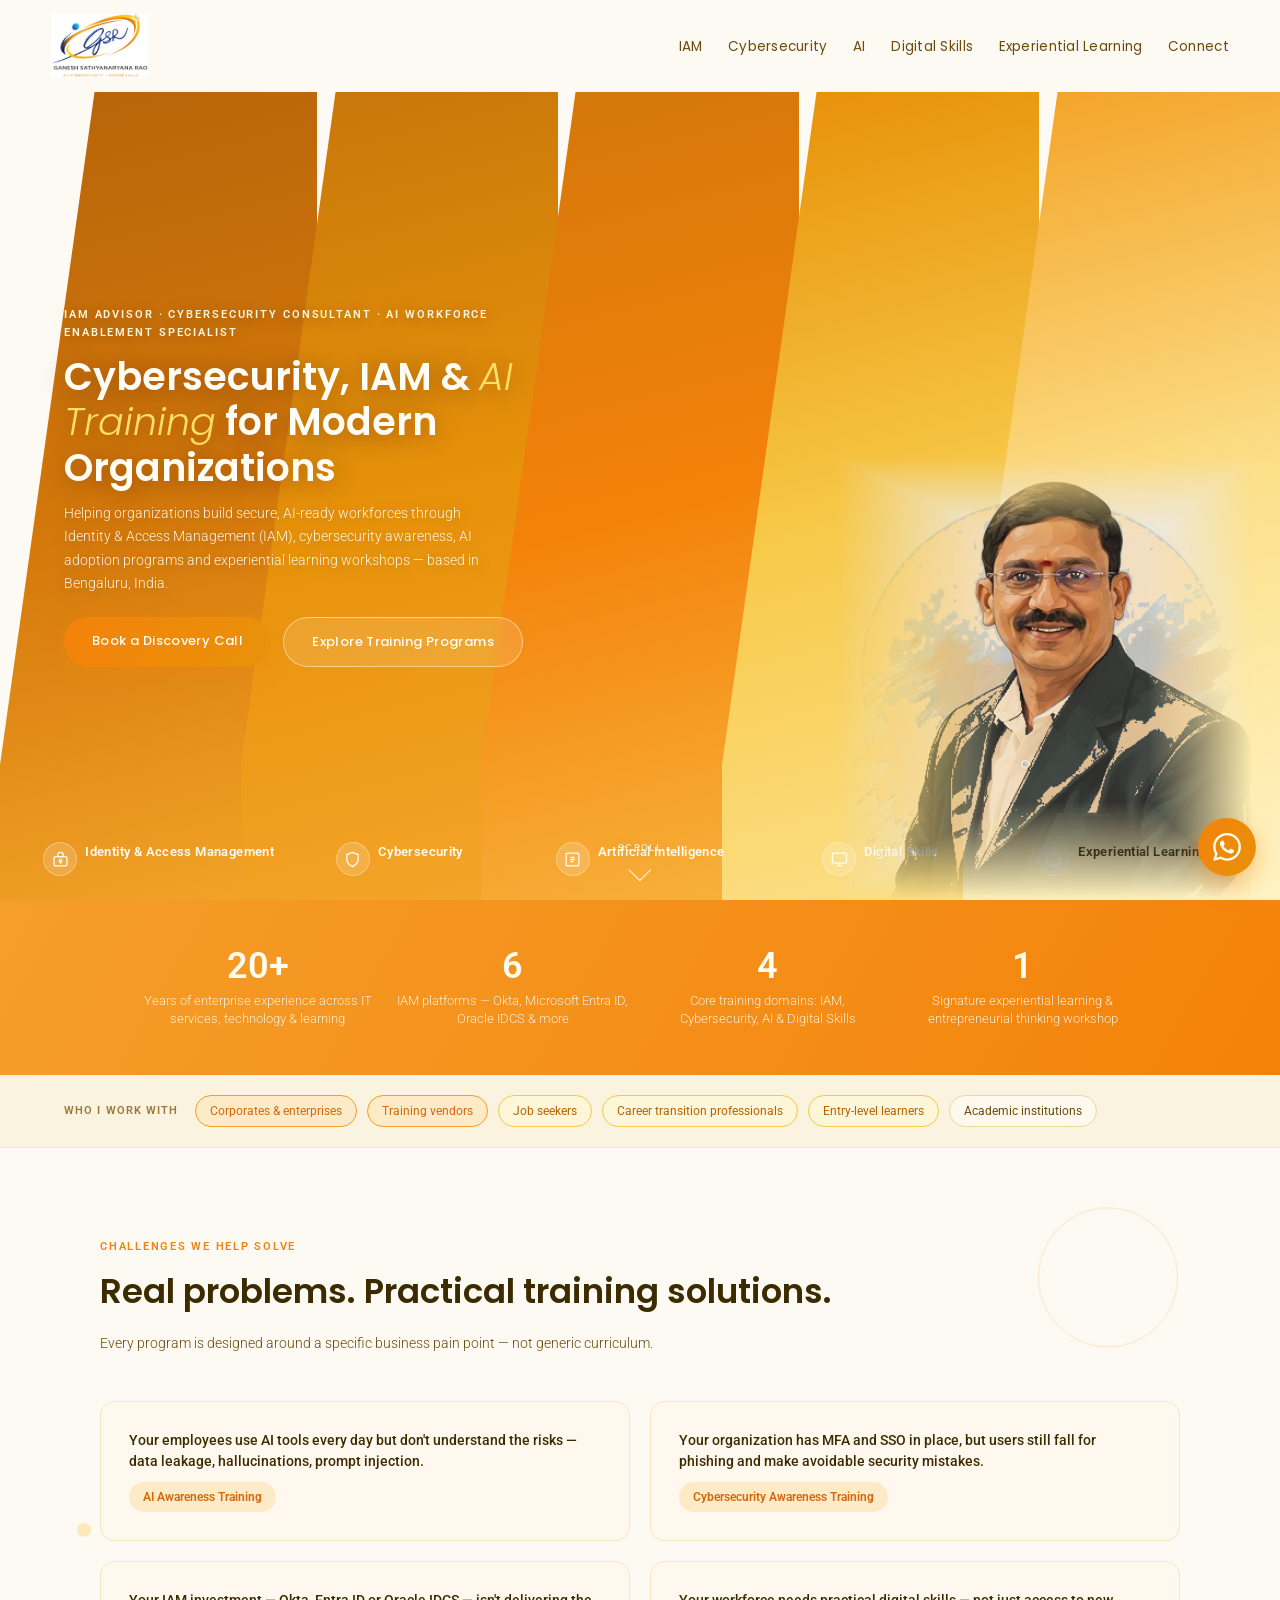
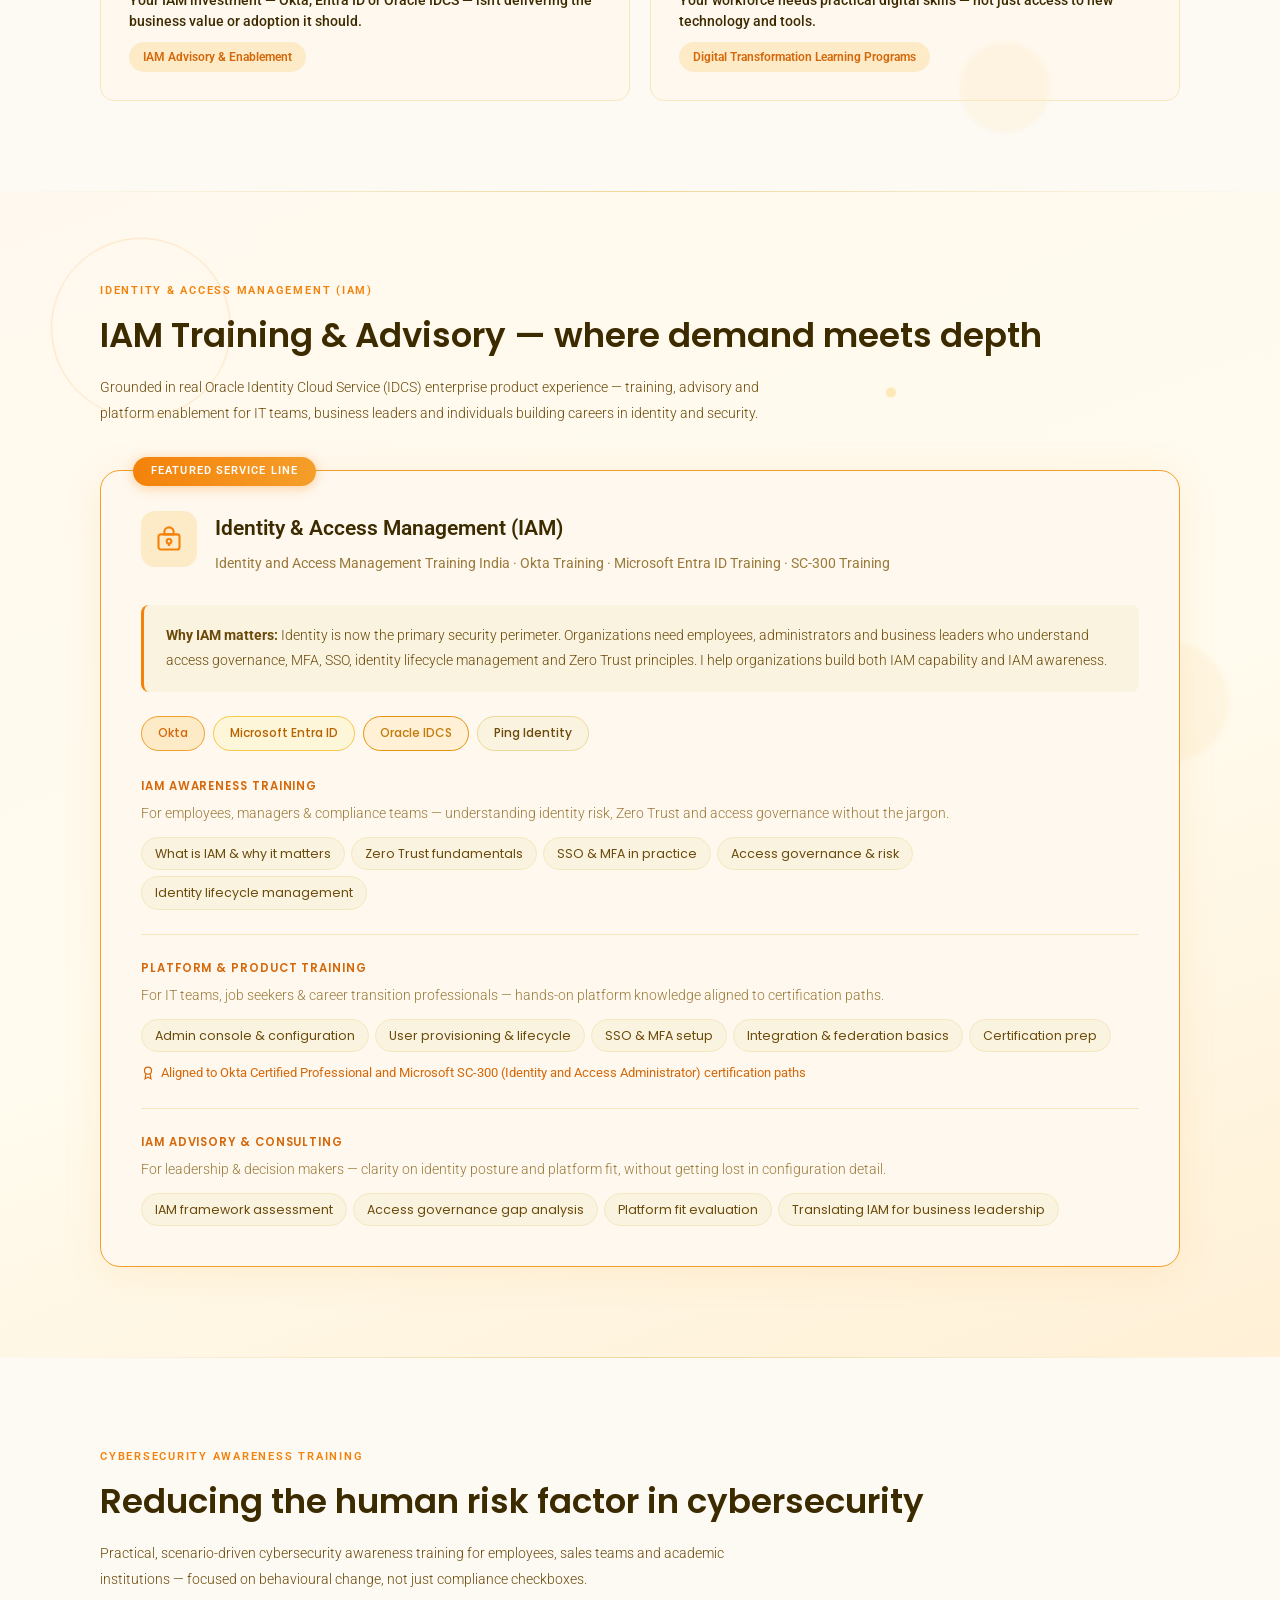
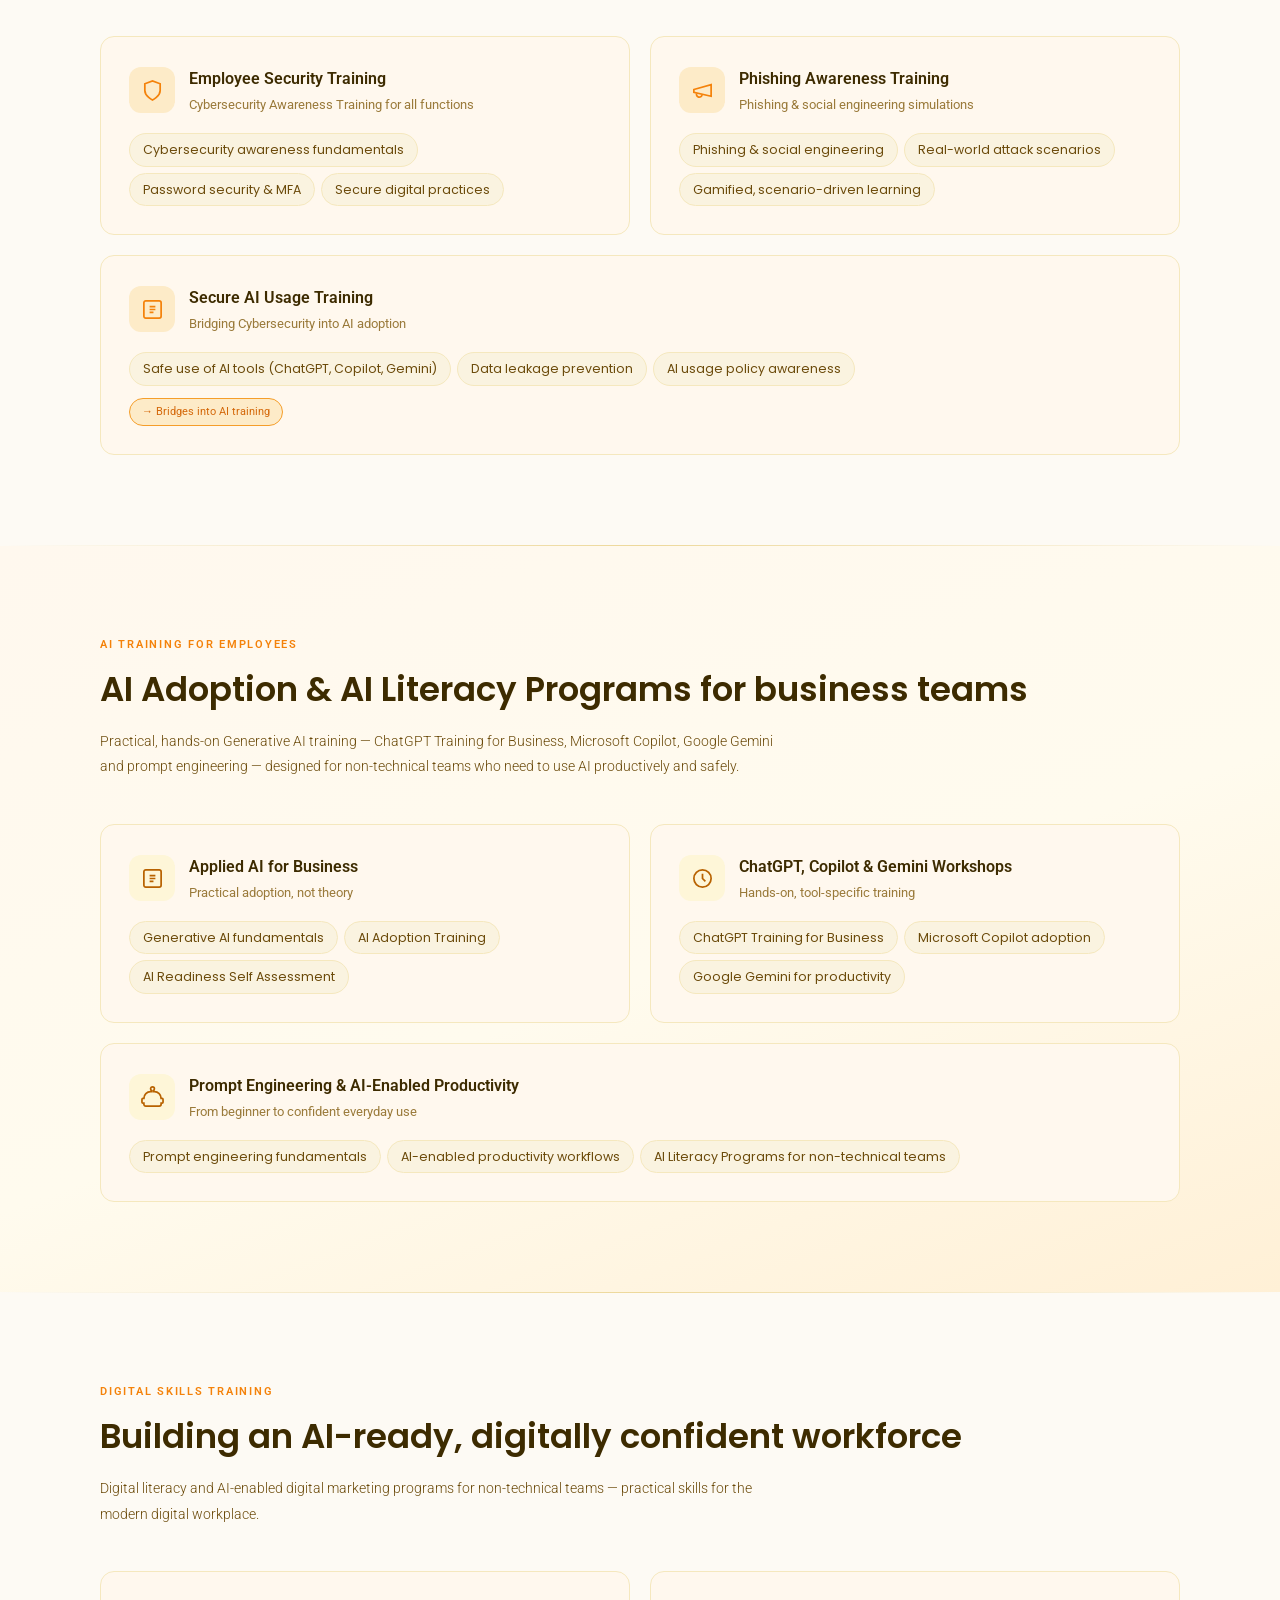
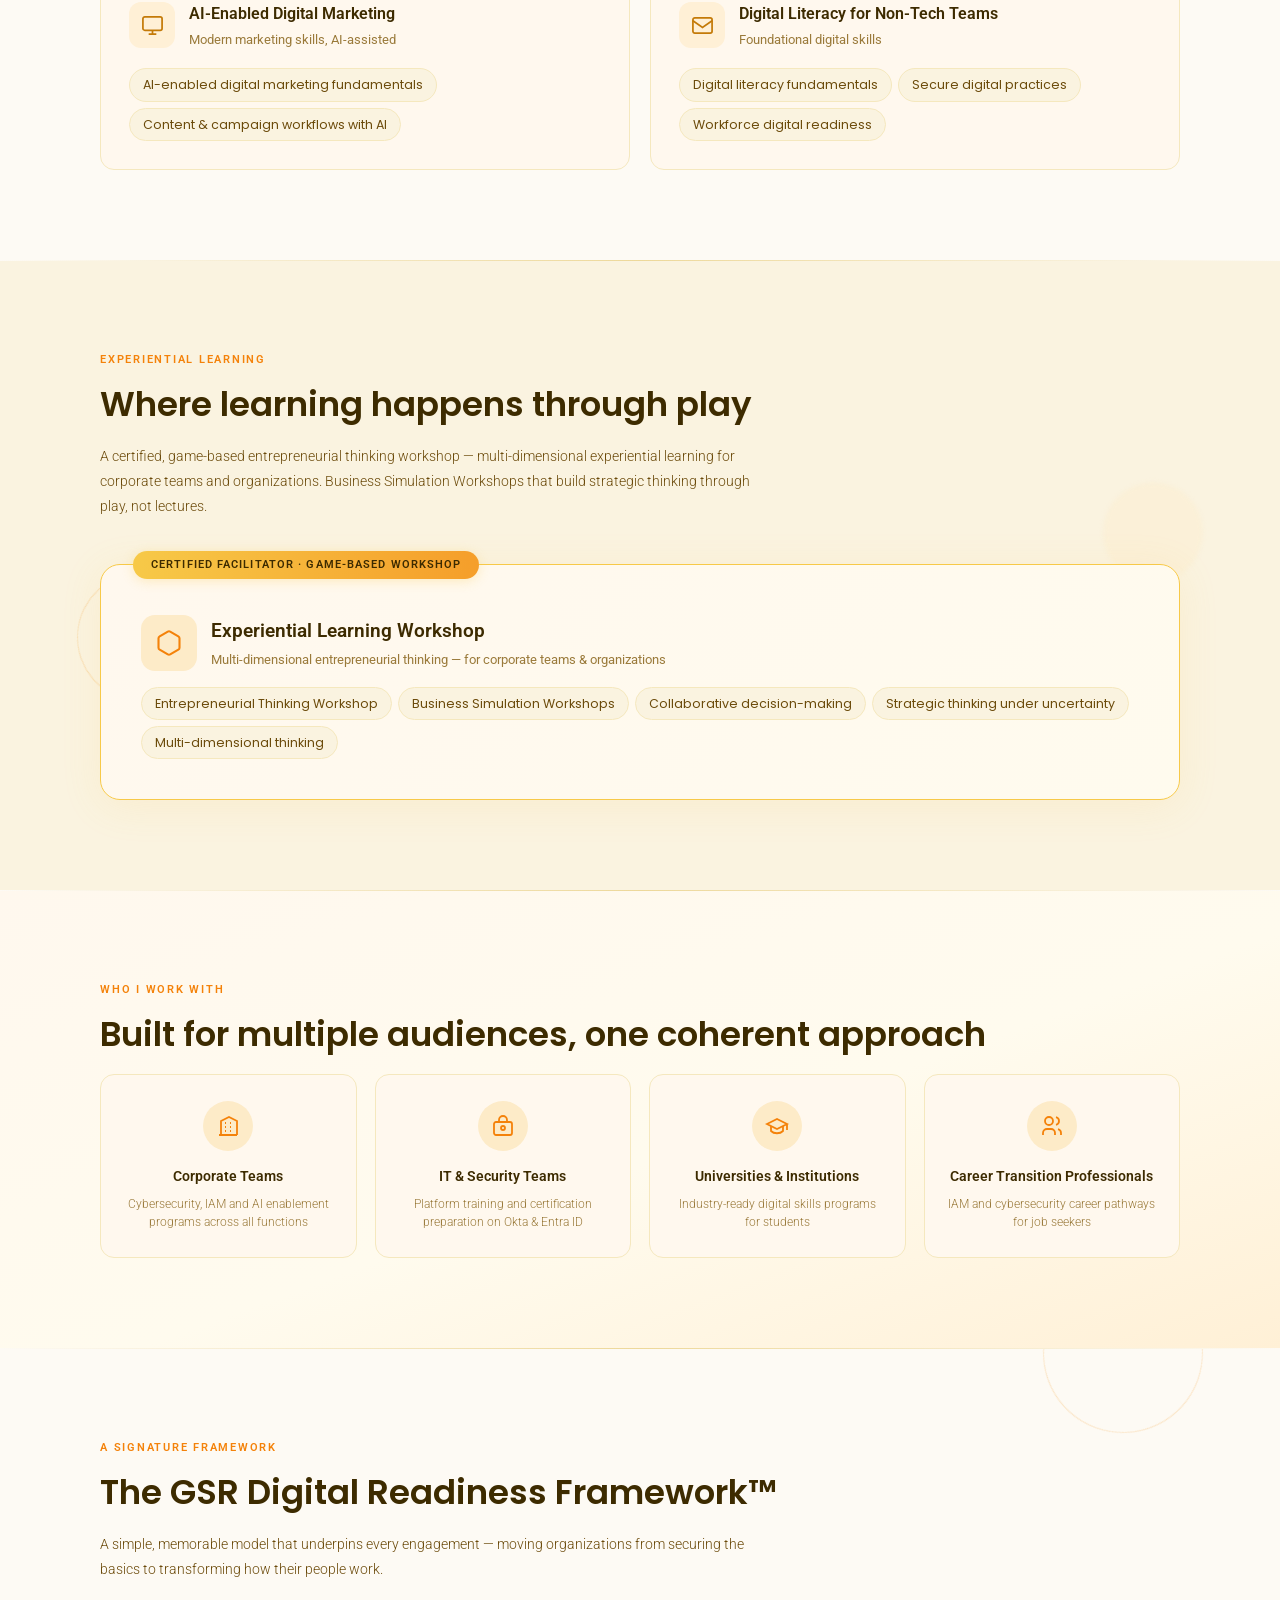
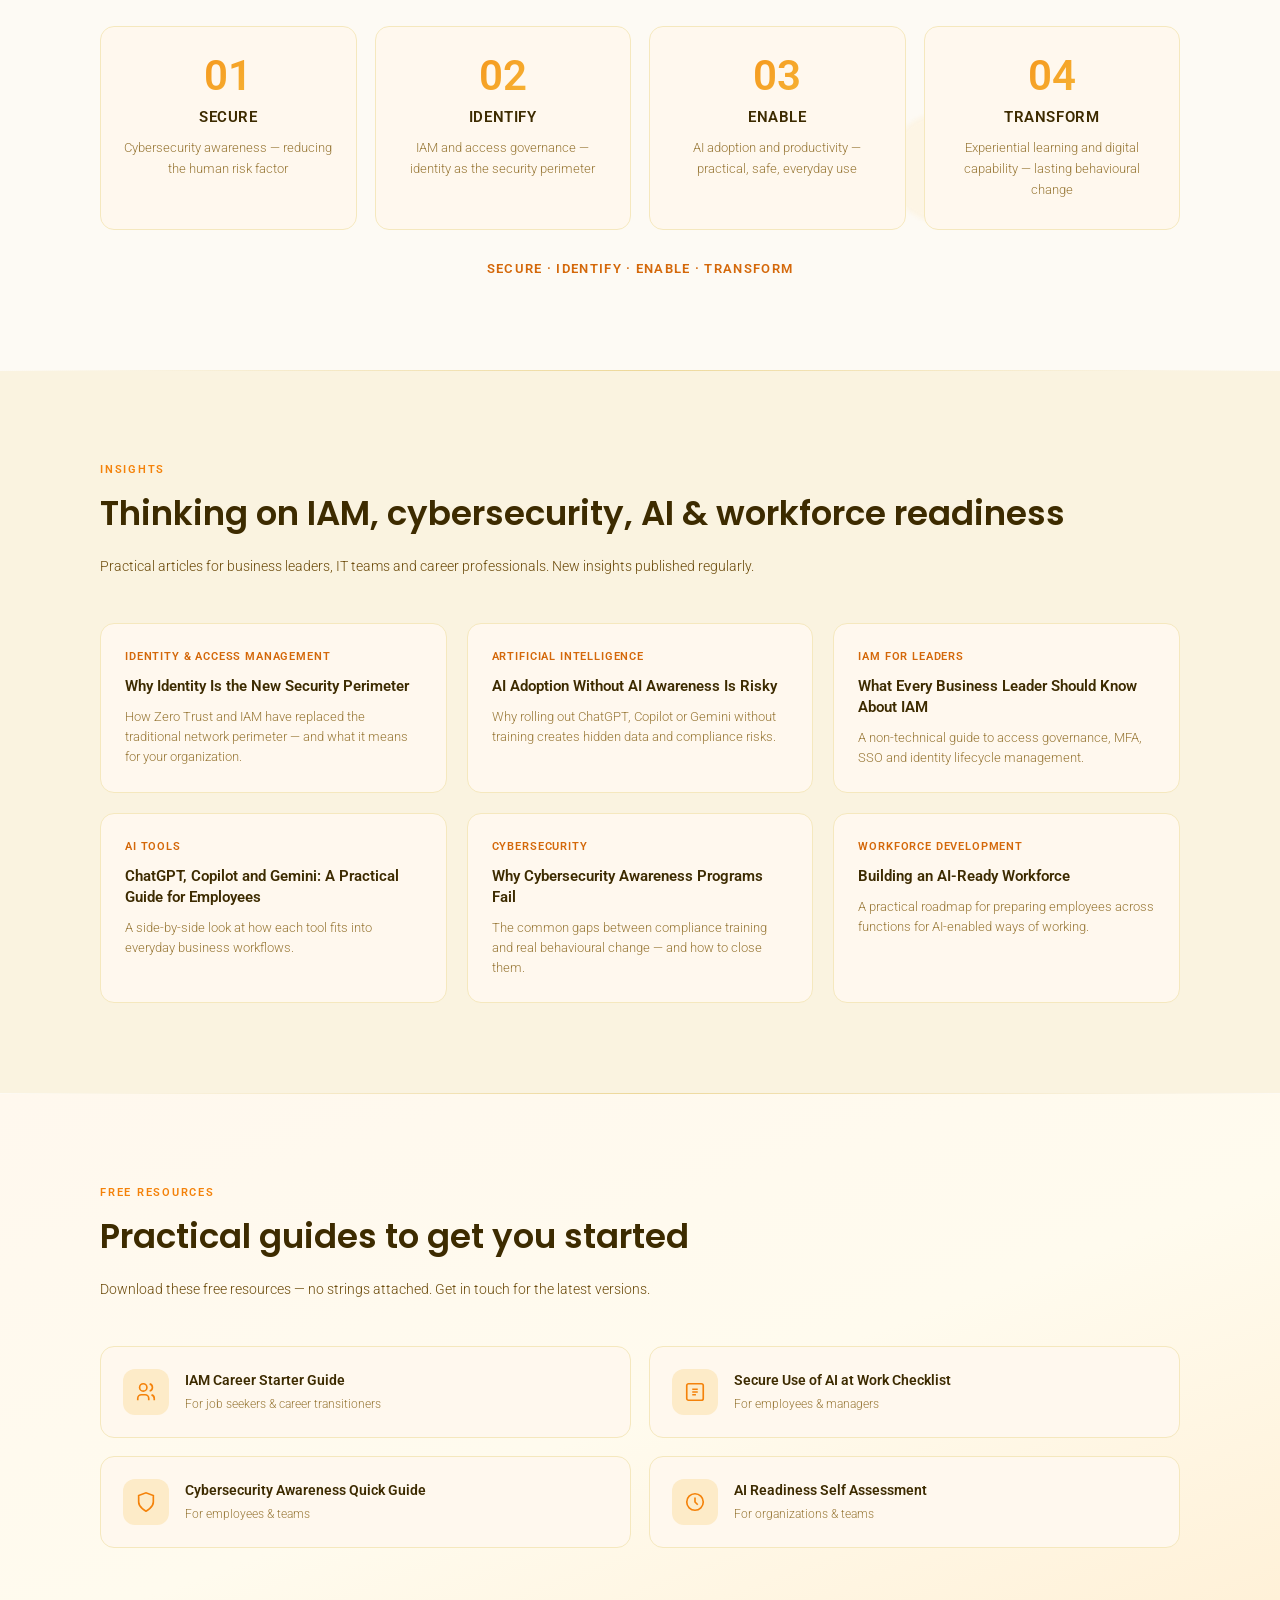
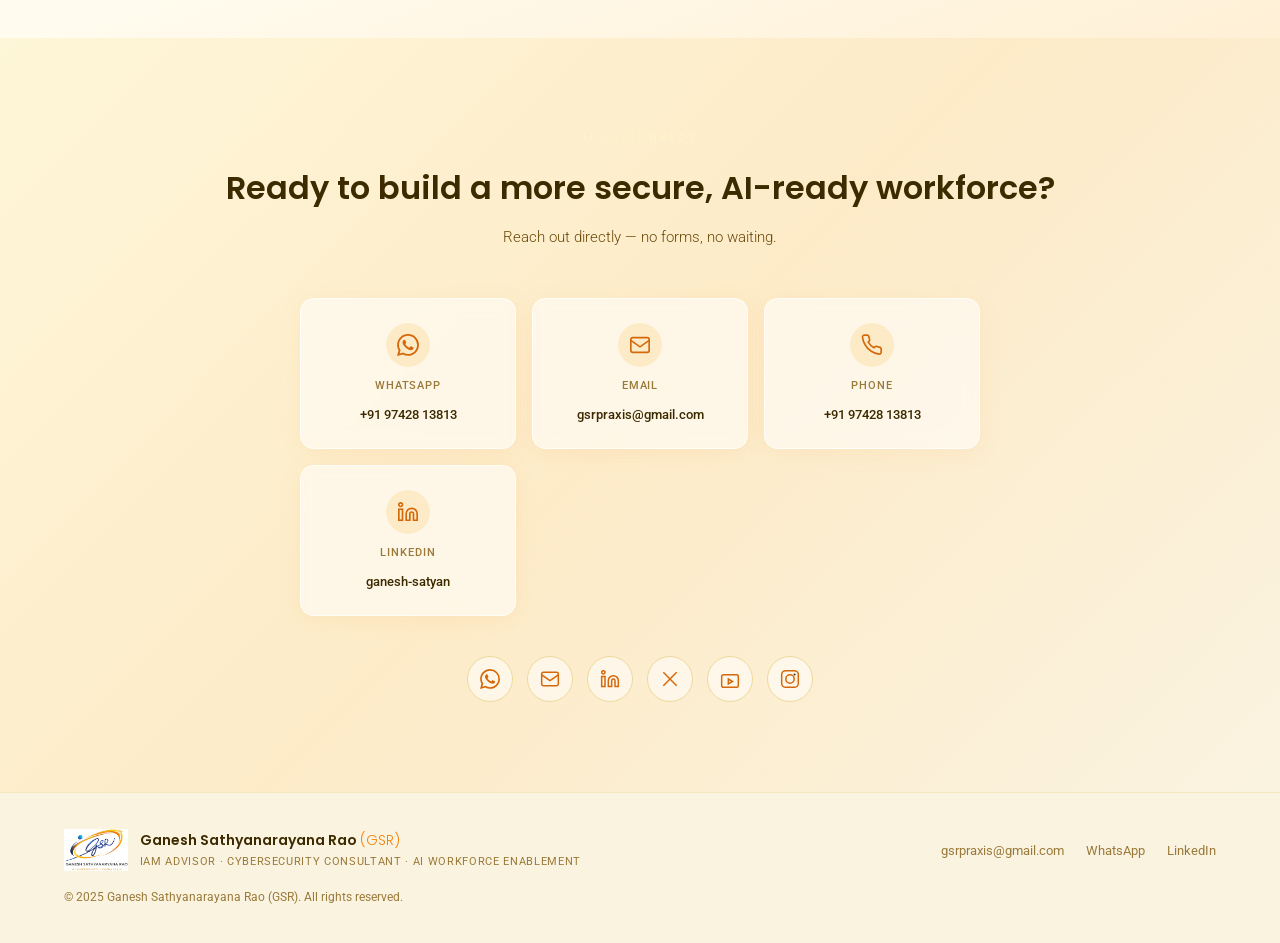
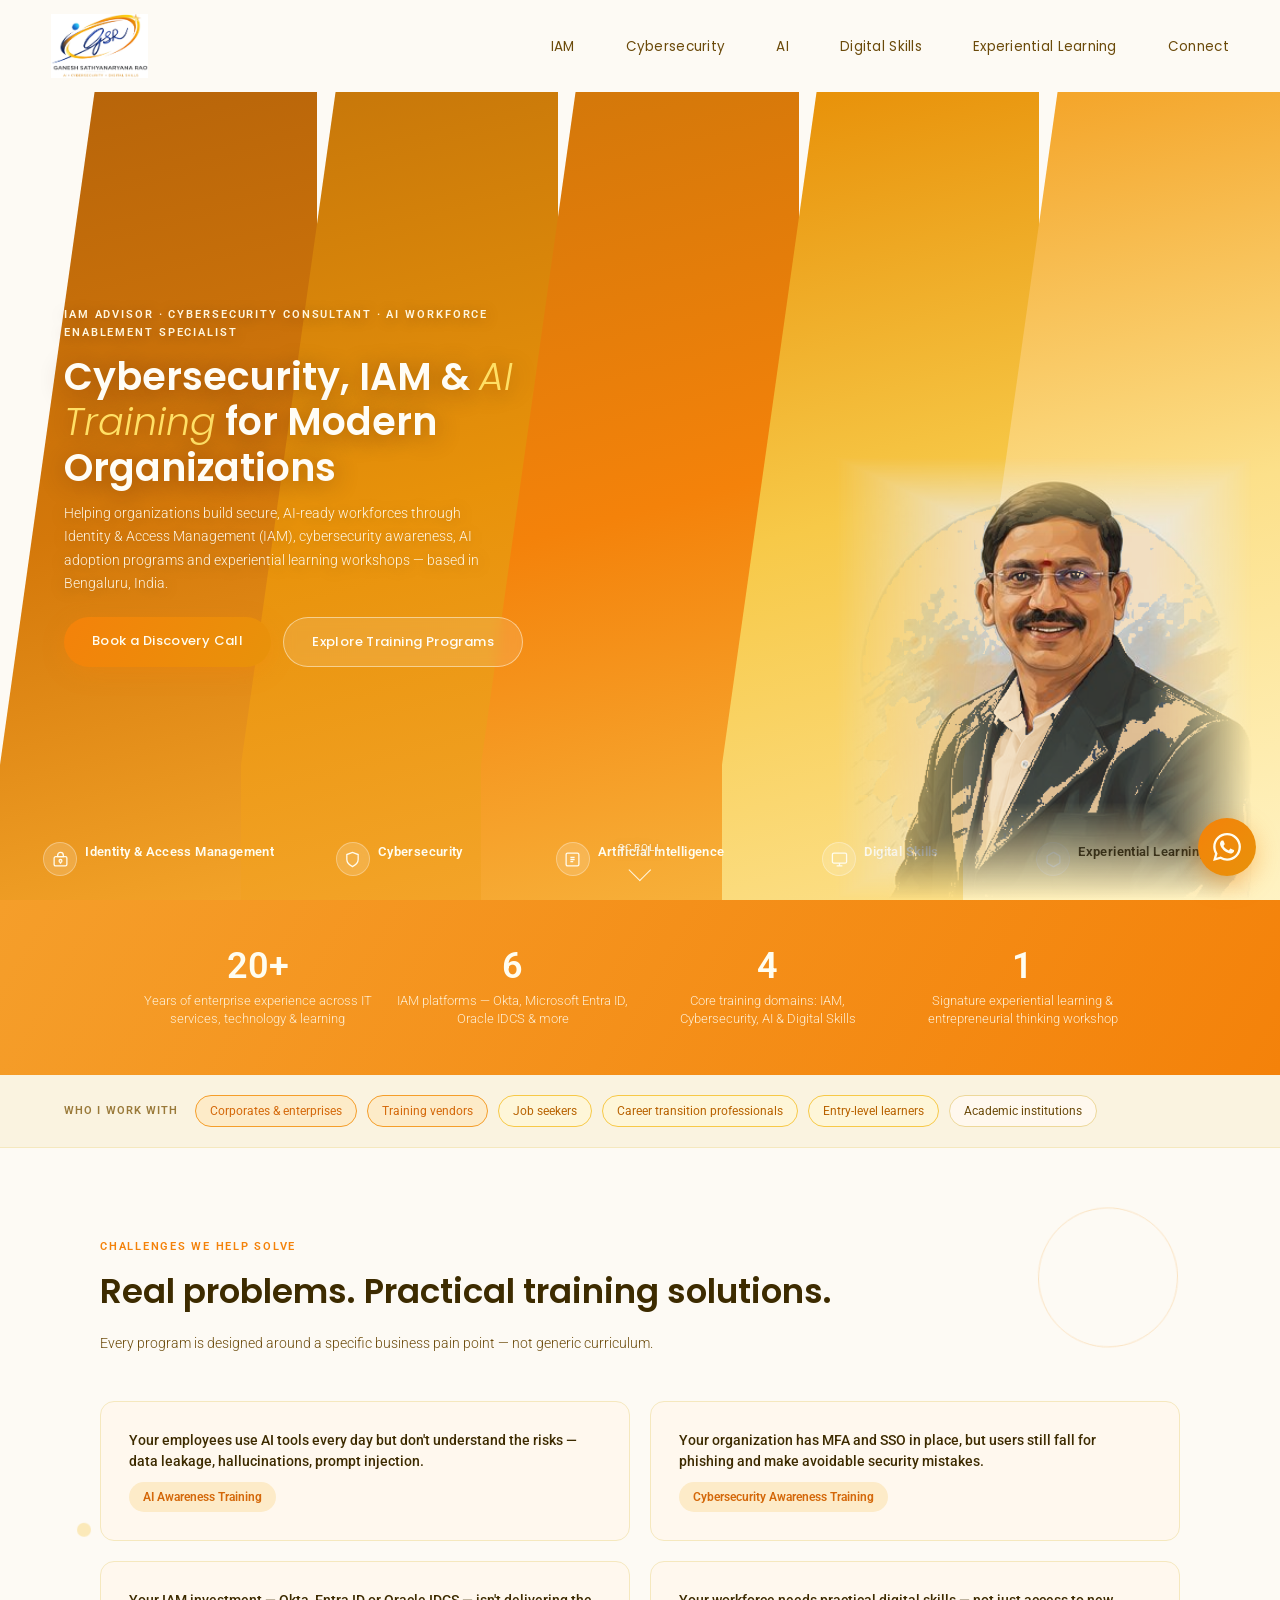
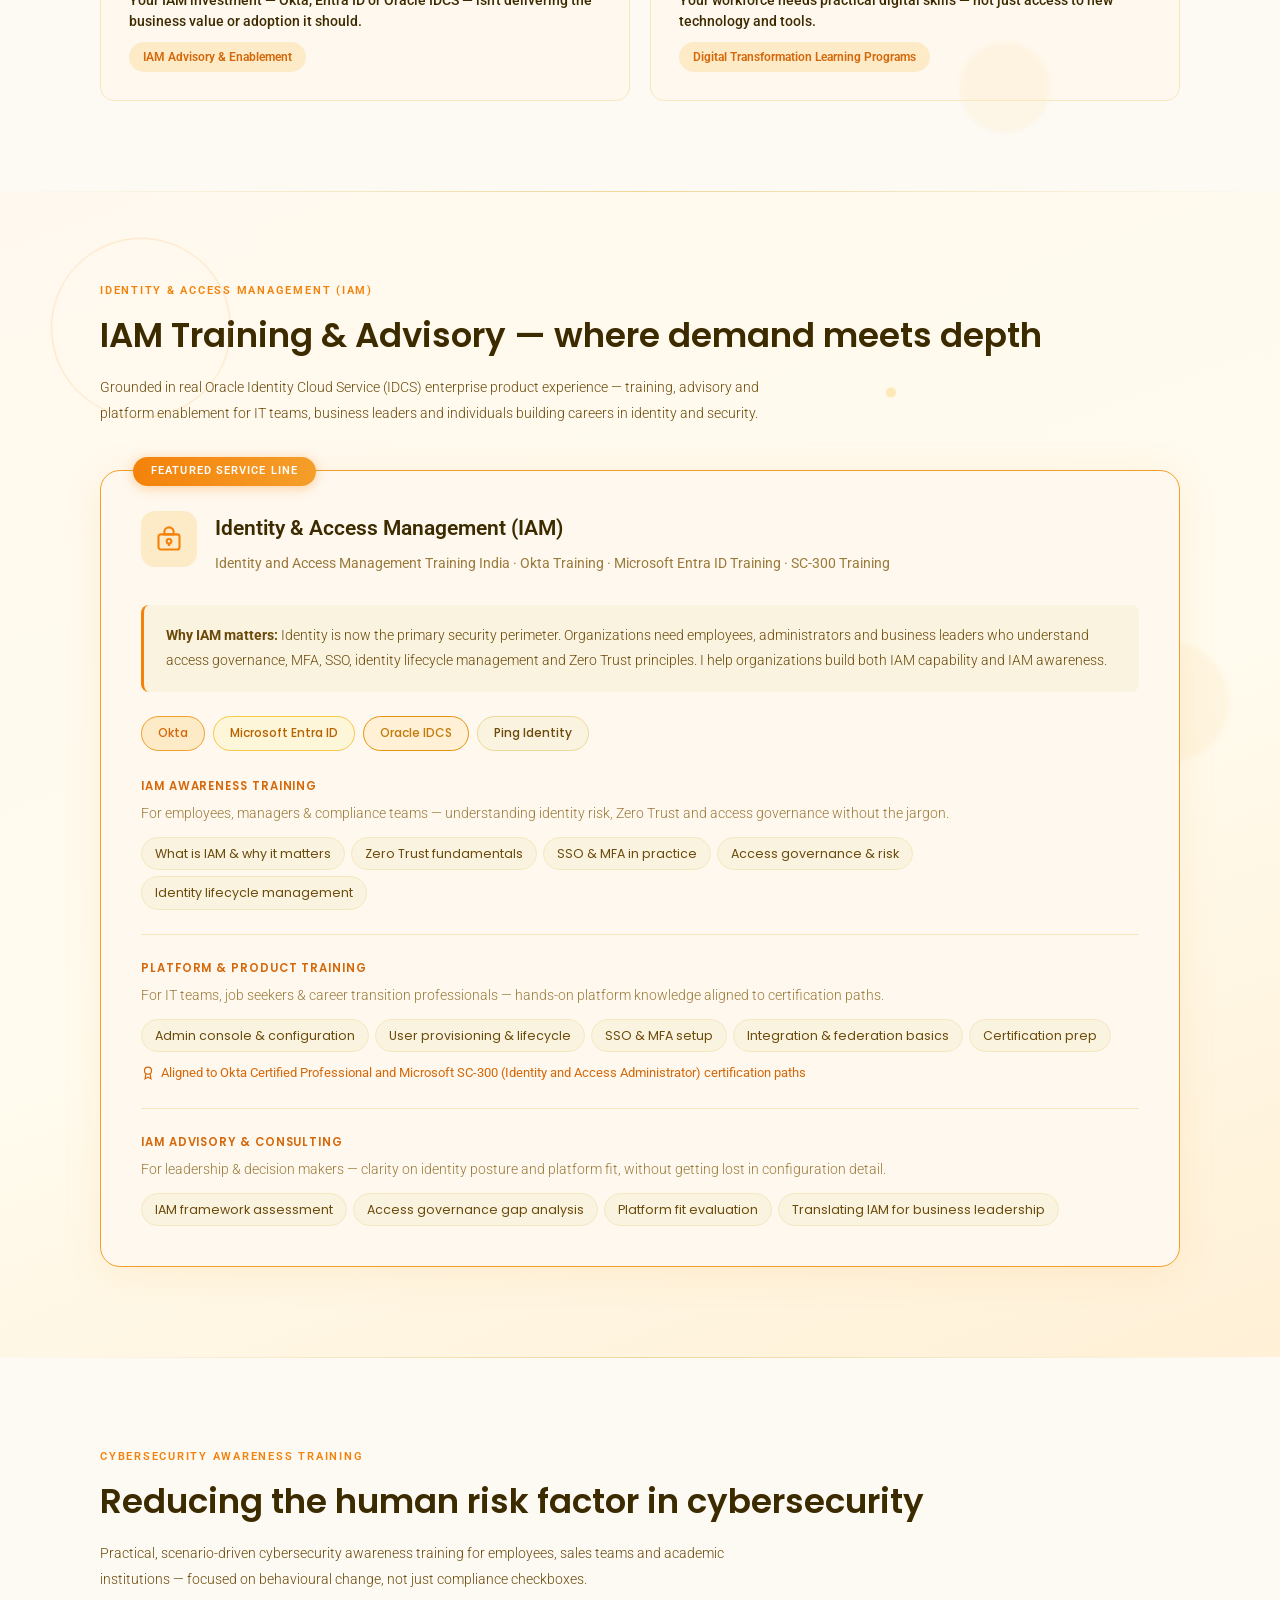
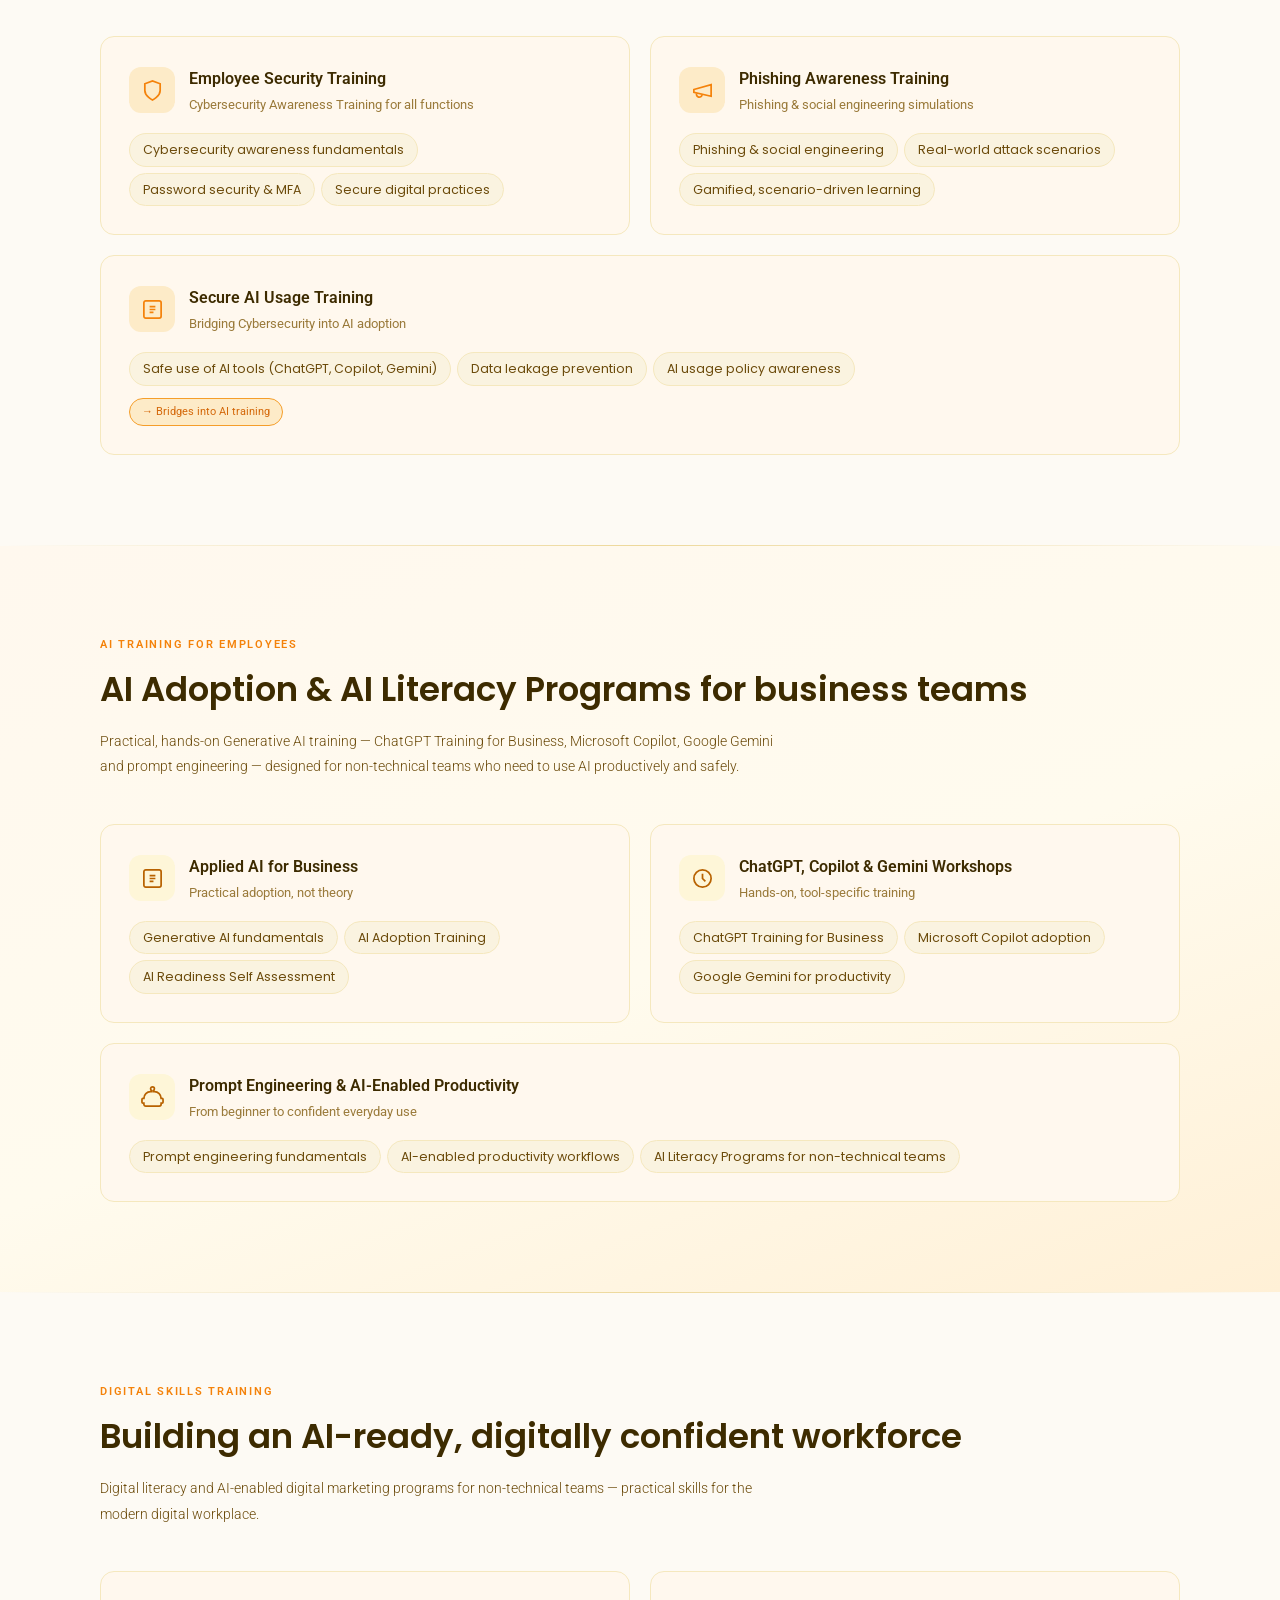
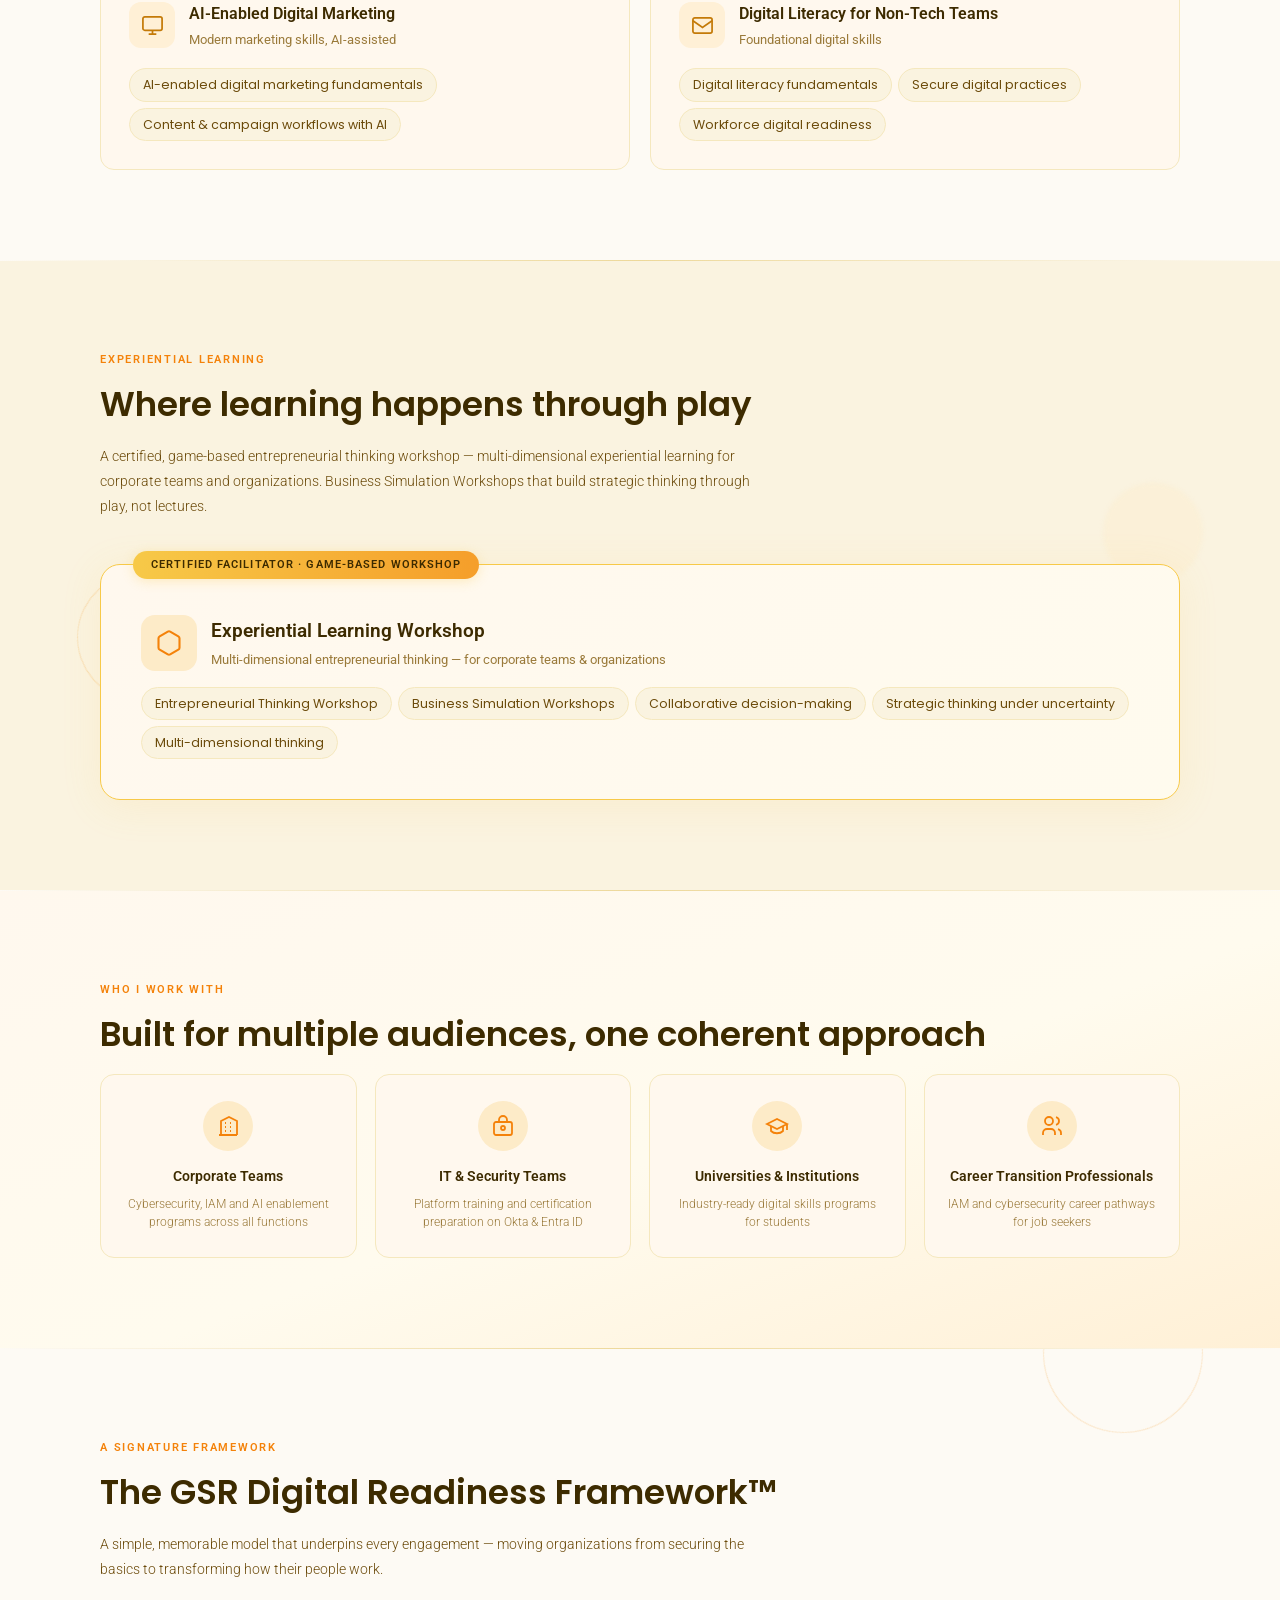
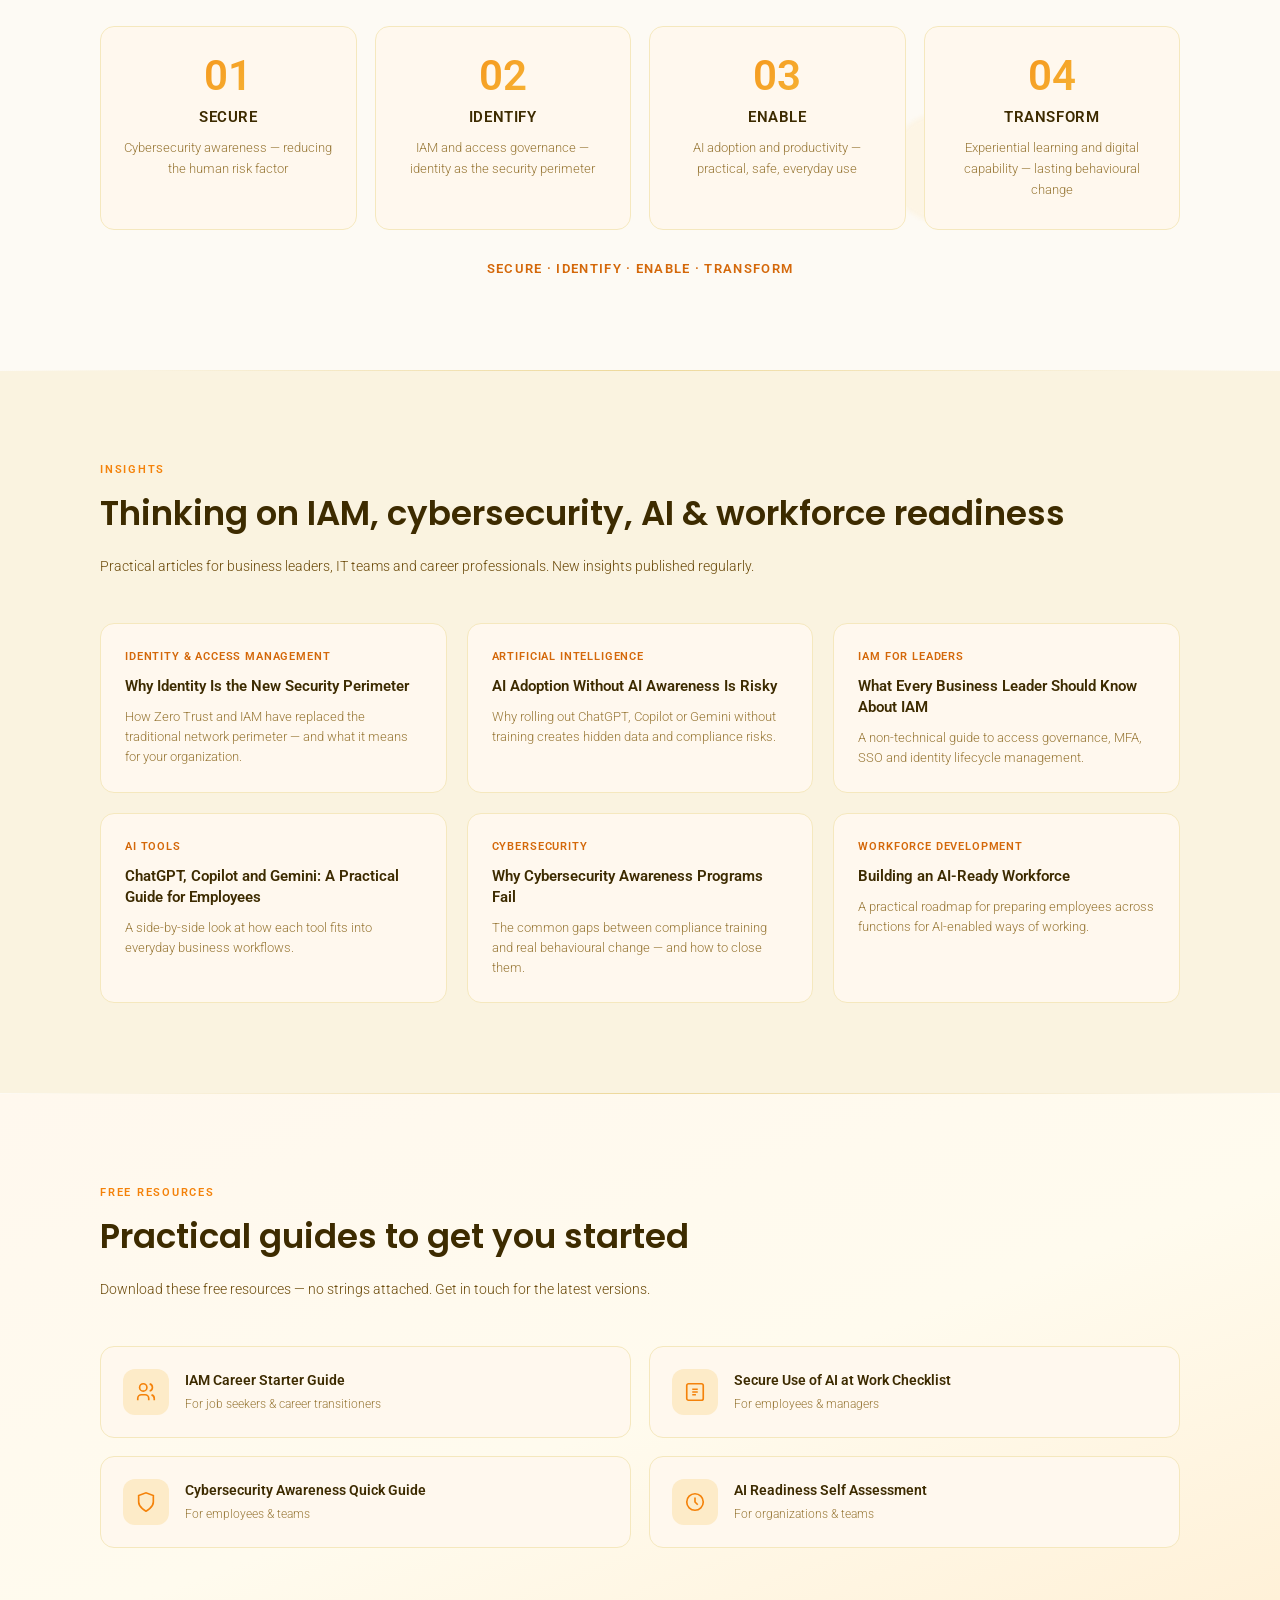
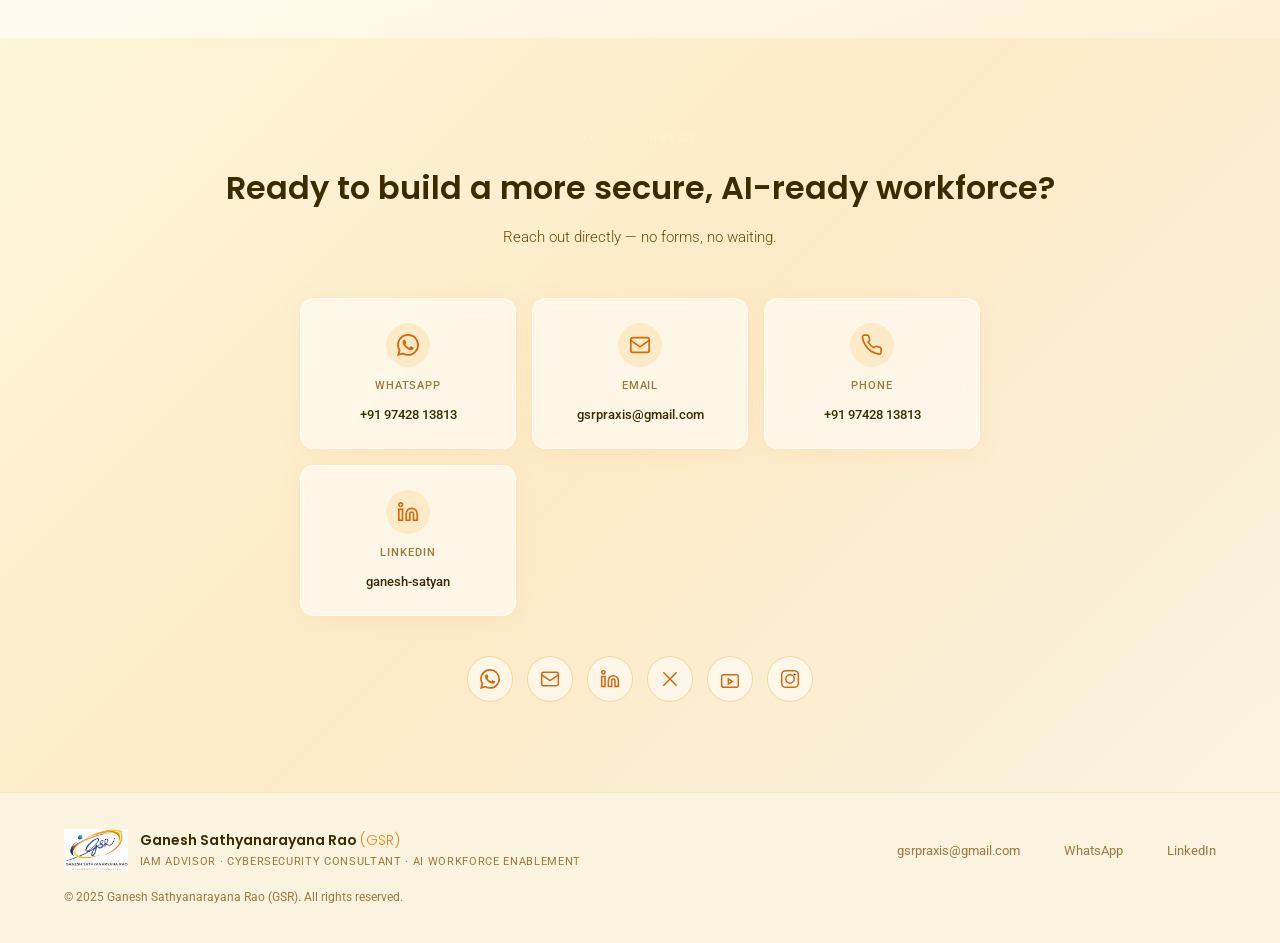
